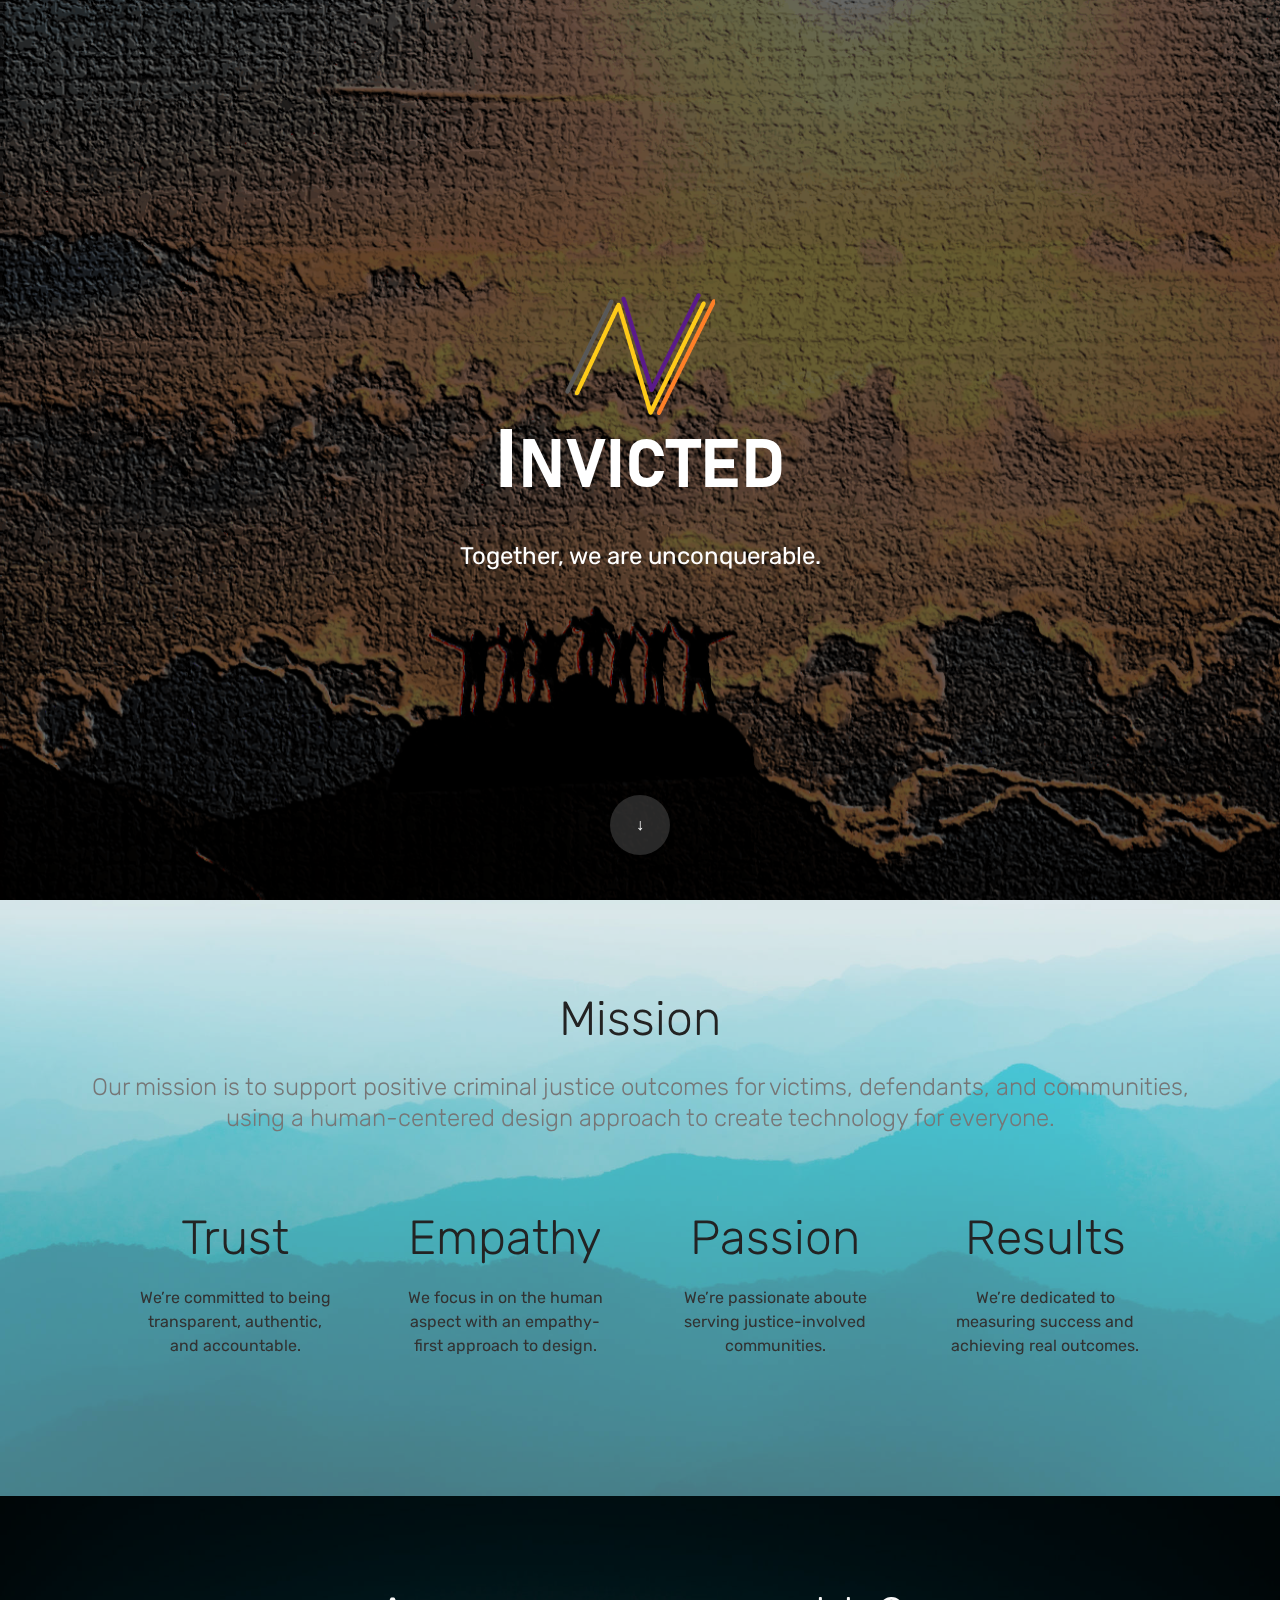
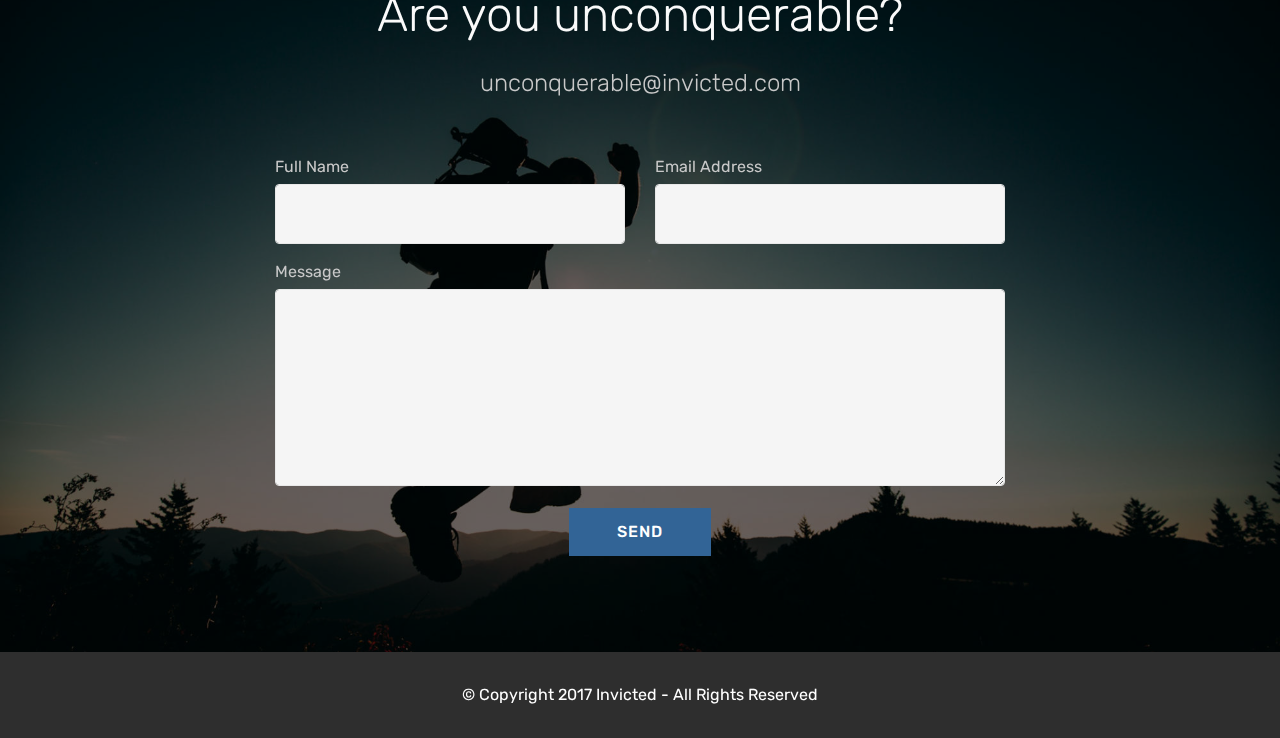
==== index.html @ e562463b "version 2 landing page" ====
<!DOCTYPE html>
<html >
<head>
  <meta charset="UTF-8">
  <meta http-equiv="X-UA-Compatible" content="IE=edge">
  <meta name="viewport" content="width=device-width, initial-scale=1, minimum-scale=1">
  <meta name="description" content="">
  <title>Home</title>
  <link rel="stylesheet" href="assets/tether/tether.min.css">
  <link rel="stylesheet" href="assets/bootstrap/css/bootstrap.min.css">
  <link rel="stylesheet" href="assets/bootstrap/css/bootstrap-grid.min.css">
  <link rel="stylesheet" href="assets/bootstrap/css/bootstrap-reboot.min.css">
  <link rel="stylesheet" href="assets/theme/css/style.css">
  <link rel="stylesheet" href="assets/mobirise/css/mbr-additional.css" type="text/css">
  
    <link rel="apple-touch-icon" sizes="180x180" href="apple-touch-icon.png">
    <link rel="icon" type="image/png" sizes="32x32" href="favicon-32x32.png">
    <link rel="icon" type="image/png" sizes="16x16" href="favicon-16x16.png">
    <link rel="manifest" href="site.webmanifest">
    <link rel="mask-icon" href="safari-pinned-tab.svg" color="#5bbad5">
    <meta name="msapplication-TileColor" content="#da532c">
    <meta name="theme-color" content="#ffffff">

  <style>
    @font-face {
      font-family: bahnschrift;
      src: url('assets/fonts/bahnschrift._semibold.ttf');
    }
  </style>
  
  
</head>
<body>
  <section class="cid-r3tllQJ0ZG mbr-fullscreen mbr-parallax-background" id="header2-3">

    <div class="mbr-overlay" style="opacity: 0.6; background-color: rgb(0, 0, 0);"></div>

    <div class="container align-center">
        <div class="row justify-content-md-center">
            <div class="mbr-white col-md-10">
                <img src="assets/images/logo.png" style="width: 150px;"/>
                <h1 class="mbr-section-title mbr-bold pb-3 mbr-fonts-style display-1" style="font-family: bahnschrift;">
                    <span style="font-size:120%;">I</span>NVICTED</h1>
                
                <p class="mbr-text pb-3 mbr-fonts-style display-5">
                    Together, we are unconquerable.</p>
                
            </div>
        </div>
    </div>
    <div class="mbr-arrow hidden-sm-down" aria-hidden="true">
<span style="display: inline-block; width: 60px; line-height: 60px; color: white; text-align: center;">&darr;</span>
        <!-- <a href="#next"> -->
        <!-- &darr; -->
            <!-- <i class="mbri-down mbr-iconfont">&darr;</i> -->
        <!-- </a> -->
    </div>
</section>

<section class="engine"><a href="https://mobiri.se/t">amp templates</a></section><section class="counters1 cid-r3tnekYBF2" id="counters1-5">

    

    <div class="mbr-overlay" style="opacity: 0.4; background-color: rgb(178, 204, 210);">
    </div>

    <div class="container">
        <h2 class="mbr-section-title pb-3 align-center mbr-fonts-style display-2">
            Mission</h2>
        <h3 class="mbr-section-subtitle mbr-fonts-style display-5">Our mission is to support positive criminal justice outcomes for victims, defendants, and communities, using a human-centered design approach to create technology for everyone.</h3>

        <div class="container pt-4 mt-2">
            <div class="media-container-row">
                <div class="card p-3 align-center col-12 col-md-6 col-lg-3">
                    <div class="panels-item p-3">
                        

                        <div class="card-text">
                            <h3 class="count pt-3 pb-3 mbr-fonts-style display-2">Trust</h3>
                            
                            <p class="mbr-content-text mbr-fonts-style display-7" style="color: rgb(50, 50, 50);">
                                We’re committed to being transparent, authentic, and accountable.
                            </p>
                        </div>
                    </div>
                </div>


                <div class="card p-3 align-center col-12 col-md-6 col-lg-3">
                    <div class="panels-item p-3">
                        
                        <div class="card-text">
                            <h3 class="count pt-3 pb-3 mbr-fonts-style display-2">Empathy</h3>
                            
                            <p class="mbr-content-text mbr-fonts-style display-7" style="color: rgb(50, 50, 50);">
                                    We focus in on the human aspect with an empathy-first approach to design.
                            </p>
                        </div>
                    </div>
                </div>

                <div class="card p-3 align-center col-12 col-md-6 col-lg-3">
                    <div class="panels-item p-3">
                        
                        <div class="card-text">
                            <h3 class="count pt-3 pb-3 mbr-fonts-style display-2">
                                  Passion</h3>
                            
                            <p class="mbr-content-text mbr-fonts-style display-7" style="color: rgb(50, 50, 50);">
                                    We’re passionate aboute serving justice-involved communities.
                            </p>
                        </div>
                    </div>
                </div>


                <div class="card p-3 align-center col-12 col-md-6 col-lg-3">
                    <div class="panels-item p-3">
                        

                        <div class="card-texts">
                             <h3 class="count pt-3 pb-3 mbr-fonts-style display-2">
                                  Results</h3>
                            
                            <p class="mbr-content-text mbr-fonts-style display-7" style="color: rgb(50, 50, 50);">
                                    We’re dedicated to measuring success and achieving real outcomes.
                            </p>
                        </div>
                    </div>
                </div>
            </div>
        </div>
   </div>
</section>

<section class="mbr-section form1 cid-r3tocEeOOl" id="form1-7">

    

    <div class="mbr-overlay" style="opacity: 0.6; background-color: rgb(0, 0, 0);">
    </div>
    <div class="container">
        <div class="row justify-content-center">
            <div class="title col-12 col-lg-8">
                <h2 class="mbr-section-title align-center pb-3 mbr-fonts-style display-2" style="color: rgb(250, 250, 250);">
                    Are you unconquerable?</h2>
                <h3 class="mbr-section-subtitle align-center mbr-light pb-3 mbr-fonts-style display-5" style="color: rgb(200, 200, 200);">
                    unconquerable@invicted.com</h3>
            </div>
        </div>
    </div>
    <div class="container">
        <div class="row justify-content-center">
            <div class="media-container-column col-lg-8" data-form-type="formoid">
                    
            
                    <form class="mbr-form" method="POST" action="https://formspree.io/unconquerable@invicted.com">
                        <div class="row row-sm-offset">
                            <div class="col-md-4 multi-horizontal" data-for="name">
                                <div class="form-group">
                                    <label class="form-control-label mbr-fonts-style display-7" for="name-form1-7" style="color: rgb(200, 200, 200);">Full Name</label>
                                    <input type="text" class="form-control" name="name" data-form-field="Name" required="" id="name-form1-7">
                                </div>
                            </div>
                            <div class="col-md-4 multi-horizontal" data-for="email">
                                <div class="form-group">
                                    <label class="form-control-label mbr-fonts-style display-7" for="email-form1-7" style="color: rgb(200, 200, 200);">Email Address</label>
                                    <input type="email" class="form-control" name="email" data-form-field="Email" required="" id="email-form1-7">
                                </div>
                            </div>
                            
                        </div>
                        <div class="form-group" data-for="message">
                            <label class="form-control-label mbr-fonts-style display-7" for="message-form1-7" style="color: rgb(200, 200, 200);">Message</label>
                            <textarea type="text" class="form-control" name="message" rows="7" data-form-field="Message" id="message-form1-7"></textarea>
                        </div>
            
                        <span class="input-group-btn"><button href="" type="submit" class="btn btn-primary btn-form display-4" style="border-radius: 0px !important; background-color: rgb(50, 100, 150) !important; border: none;">SEND</button></span>

                        <input type="hidden" name="_next" value="http://www.invicted.com" />

                    </form>
            </div>
        </div>
    </div>
</section>

<section once="" class="cid-r3to52YTNQ" id="footer6-6">

    

    

    <div class="container">
        <div class="media-container-row align-center mbr-white">
            <div class="col-12">
                <p class="mbr-text mb-0 mbr-fonts-style display-7">
                    © Copyright 2017 Invicted - All Rights Reserved
                </p>
            </div>
        </div>
    </div>
</section>


  <script src="assets/web/assets/jquery/jquery.min.js"></script>
  <script src="assets/popper/popper.min.js"></script>
  <script src="assets/tether/tether.min.js"></script>
  <script src="assets/bootstrap/js/bootstrap.min.js"></script>
  <script src="assets/smoothscroll/smooth-scroll.js"></script>
  <script src="assets/parallax/jarallax.min.js"></script>
  <script src="assets/viewportchecker/jquery.viewportchecker.js"></script>
  <script src="assets/theme/js/script.js"></script>
  
  
</body>
</html>
---- assets/theme/css/style.css ----
/*!
 * Mobirise v4 theme (https://mobirise.com/)
 * Copyright 2017 Mobirise
 */
section {
  background-color: #eeeeee; }

section,
.container,
.container-fluid {
  position: relative;
  word-wrap: break-word; }

a.mbr-iconfont:hover {
  text-decoration: none; }

.article .lead p, .article .lead ul, .article .lead ol, .article .lead pre, .article .lead blockquote {
  margin-bottom: 0; }

a {
  font-style: normal;
  font-weight: 400;
  cursor: pointer; }
  a, a:hover {
    text-decoration: none; }

figure {
  margin-bottom: 0; }

body {
  color: #232323; }

h1, h2, h3, h4, h5, h6,
.h1, .h2, .h3, .h4, .h5, .h6,
.display-1, .display-2, .display-3, .display-4 {
  line-height: 1;
  word-break: break-word;
  word-wrap: break-word; }

b, strong {
  font-weight: bold; }

blockquote {
  padding: 10px 0 10px 20px;
  position: relative;
  border-left: 2px solid;
  border-color: #ff3366; }

input:-webkit-autofill, input:-webkit-autofill:hover, input:-webkit-autofill:focus, input:-webkit-autofill:active {
  transition-delay: 9999s;
  transition-property: background-color, color; }

textarea[type="hidden"] {
  display: none; }

body {
  position: relative; }

section {
  background-position: 50% 50%;
  background-repeat: no-repeat;
  background-size: cover; }
  section .mbr-background-video,
  section .mbr-background-video-preview {
    position: absolute;
    bottom: 0;
    left: 0;
    right: 0;
    top: 0; }

.hidden {
  visibility: hidden; }

.mbr-z-index20 {
  z-index: 20; }

/*! Base colors */
.mbr-white {
  color: #ffffff; }

.mbr-black {
  color: #000000; }

.mbr-bg-white {
  background-color: #ffffff; }

.mbr-bg-black {
  background-color: #000000; }

/*! Text-aligns */
.align-left {
  text-align: left; }

.align-center {
  text-align: center; }

.align-right {
  text-align: right; }

@media (max-width: 767px) {
  .align-left, .align-center, .align-right, .mbr-section-btn, .mbr-section-title {
    text-align: center; } }
/*! Font-weight  */
.mbr-light {
  font-weight: 300; }

.mbr-regular {
  font-weight: 400; }

.mbr-semibold {
  font-weight: 500; }

.mbr-bold {
  font-weight: 700; }

/*! Media  */
.media-size-item {
  -webkit-flex: 1 1 auto;
  -moz-flex: 1 1 auto;
  -ms-flex: 1 1 auto;
  -o-flex: 1 1 auto;
  flex: 1 1 auto; }

.media-content {
  -webkit-flex-basis: 100%;
  flex-basis: 100%; }

.media-container-row {
  display: -ms-flexbox;
  display: -webkit-flex;
  display: flex;
  -webkit-flex-direction: row;
  -ms-flex-direction: row;
  flex-direction: row;
  -webkit-flex-wrap: wrap;
  -ms-flex-wrap: wrap;
  flex-wrap: wrap;
  -webkit-justify-content: center;
  -ms-flex-pack: center;
  justify-content: center;
  -webkit-align-content: center;
  -ms-flex-line-pack: center;
  align-content: center;
  -webkit-align-items: start;
  -ms-flex-align: start;
  align-items: start; }
  .media-container-row .media-size-item {
    width: 400px; }

.media-container-column {
  display: -ms-flexbox;
  display: -webkit-flex;
  display: flex;
  -webkit-flex-direction: column;
  -ms-flex-direction: column;
  flex-direction: column;
  -webkit-flex-wrap: wrap;
  -ms-flex-wrap: wrap;
  flex-wrap: wrap;
  -webkit-justify-content: center;
  -ms-flex-pack: center;
  justify-content: center;
  -webkit-align-content: center;
  -ms-flex-line-pack: center;
  align-content: center;
  -webkit-align-items: stretch;
  -ms-flex-align: stretch;
  align-items: stretch; }
  .media-container-column > * {
    width: 100%; }

@media (min-width: 992px) {
  .media-container-row {
    -webkit-flex-wrap: nowrap;
    -ms-flex-wrap: nowrap;
    flex-wrap: nowrap; } }
figure {
  overflow: hidden; }

figure[mbr-media-size] {
  transition: width 0.1s; }

.mbr-figure img, .mbr-figure iframe {
  display: block;
  width: 100%; }

.card {
  background-color: transparent;
  border: none; }

.card-img {
  text-align: center;
  flex-shrink: 0; }

.media {
  max-width: 100%;
  margin: 0 auto; }

.mbr-figure {
  -ms-flex-item-align: center;
  -ms-grid-row-align: center;
  -webkit-align-self: center;
  align-self: center; }

.media-container > div {
  max-width: 100%; }

.mbr-figure img, .card-img img {
  width: 100%; }

@media (max-width: 991px) {
  .media-size-item {
    width: auto !important; }

  .media {
    width: auto; }

  .mbr-figure {
    width: 100% !important; } }
/*! Buttons */
.mbr-section-btn {
  margin-left: -.25rem;
  margin-right: -.25rem;
  font-size: 0; }

nav .mbr-section-btn {
  margin-left: 0rem;
  margin-right: 0rem; }

/*! Btn icon margin */
.btn .mbr-iconfont, .btn.btn-sm .mbr-iconfont {
  cursor: pointer;
  margin-right: 0.5rem; }

.btn.btn-md .mbr-iconfont, .btn.btn-md .mbr-iconfont {
  margin-right: 0.8rem; }

.mbr-regular {
  font-weight: 400; }

.mbr-semibold {
  font-weight: 500; }

.mbr-bold {
  font-weight: 700; }

[type="submit"] {
  -webkit-appearance: none; }

/*! Full-screen */
.mbr-fullscreen .mbr-overlay {
  min-height: 100vh; }

.mbr-fullscreen {
  display: flex;
  display: -webkit-flex;
  display: -moz-flex;
  display: -ms-flex;
  display: -o-flex;
  align-items: center;
  -webkit-align-items: center;
  min-height: 100vh;
  padding-top: 3rem;
  padding-bottom: 3rem; }

/*! Map */
.map {
  height: 25rem;
  position: relative; }
  .map iframe {
    width: 100%;
    height: 100%; }

/* Form */
.form-asterisk {
  font-family: initial;
  position: absolute;
  top: -2px;
  font-weight: normal; }

/*! Scroll to top arrow */
.mbr-arrow-up {
  bottom: 25px;
  right: 90px;
  position: fixed;
  text-align: right;
  z-index: 5000;
  color: #ffffff;
  font-size: 32px;
  transform: rotate(180deg);
  -webkit-transform: rotate(180deg); }

.mbr-arrow-up a {
  background: rgba(0, 0, 0, 0.2);
  border-radius: 3px;
  color: #fff;
  display: inline-block;
  height: 60px;
  width: 60px;
  outline-style: none !important;
  position: relative;
  text-decoration: none;
  transition: all .3s ease-in-out;
  cursor: pointer;
  text-align: center; }
  .mbr-arrow-up a:hover {
    background-color: rgba(0, 0, 0, 0.4); }
  .mbr-arrow-up a i {
    line-height: 60px; }

.mbr-arrow-up-icon {
  display: block;
  color: #fff; }

.mbr-arrow-up-icon::before {
  content: "\203a";
  display: inline-block;
  font-family: serif;
  font-size: 32px;
  line-height: 1;
  font-style: normal;
  position: relative;
  top: 6px;
  left: -4px;
  -webkit-transform: rotate(-90deg);
  transform: rotate(-90deg); }

/*! Arrow Down */
.mbr-arrow {
  position: absolute;
  bottom: 45px;
  left: 50%;
  width: 60px;
  height: 60px;
  cursor: pointer;
  background-color: rgba(80, 80, 80, 0.5);
  border-radius: 50%;
  -webkit-transform: translateX(-50%);
  transform: translateX(-50%); }
  .mbr-arrow > a {
    display: inline-block;
    text-decoration: none;
    outline-style: none;
    -webkit-animation: arrowdown 1.7s ease-in-out infinite;
    animation: arrowdown 1.7s ease-in-out infinite; }
    .mbr-arrow > a > i {
      position: absolute;
      top: -2px;
      left: 15px;
      font-size: 2rem; }

@keyframes arrowdown {
  0% {
    transform: translateY(0px);
    -webkit-transform: translateY(0px); }
  50% {
    transform: translateY(-5px);
    -webkit-transform: translateY(-5px); }
  100% {
    transform: translateY(0px);
    -webkit-transform: translateY(0px); } }
@-webkit-keyframes arrowdown {
  0% {
    transform: translateY(0px);
    -webkit-transform: translateY(0px); }
  50% {
    transform: translateY(-5px);
    -webkit-transform: translateY(-5px); }
  100% {
    transform: translateY(0px);
    -webkit-transform: translateY(0px); } }
@media (max-width: 500px) {
  .mbr-arrow-up {
    left: 50%;
    right: auto;
    transform: translateX(-50%) rotate(180deg);
    -webkit-transform: translateX(-50%) rotate(180deg); } }
/*Gradients animation*/
@keyframes gradient-animation {
  from {
    background-position: 0% 100%;
    animation-timing-function: ease-in-out; }
  to {
    background-position: 100% 0%;
    animation-timing-function: ease-in-out; } }
@-webkit-keyframes gradient-animation {
  from {
    background-position: 0% 100%;
    animation-timing-function: ease-in-out; }
  to {
    background-position: 100% 0%;
    animation-timing-function: ease-in-out; } }
.bg-gradient {
  background-size: 200% 200%;
  animation: gradient-animation 5s infinite alternate;
  -webkit-animation: gradient-animation 5s infinite alternate; }

.menu .navbar-brand {
  display: -webkit-flex; }
  .menu .navbar-brand span {
    display: flex;
    display: -webkit-flex; }
  .menu .navbar-brand .navbar-caption-wrap {
    display: -webkit-flex; }
  .menu .navbar-brand .navbar-logo img {
    display: -webkit-flex; }
@media (min-width: 768px) and (max-width: 991px) {
  .menu .navbar-toggleable-sm .navbar-nav {
    display: -webkit-box;
    display: -webkit-flex;
    display: -ms-flexbox; } }
@media (min-width: 992px) {
  .menu .navbar-nav.nav-dropdown {
    display: -webkit-flex; }
  .menu .navbar-toggleable-sm .navbar-collapse {
    display: -webkit-flex !important; } }

/*# sourceMappingURL=style.css.map */
.engine {
	position: absolute;
	text-indent: -2400px;
	text-align: center;
	padding: 0;
	top: 0;
	left: -2400px;
}
---- assets/mobirise/css/mbr-additional.css ----
@import url(https://fonts.googleapis.com/css?family=Rubik:300,300i,400,400i,500,500i,700,700i,900,900i);





body {
  font-style: normal;
  line-height: 1.5;
}
.mbr-section-title {
  font-style: normal;
  line-height: 1.2;
}
.mbr-section-subtitle {
  line-height: 1.3;
}
.mbr-text {
  font-style: normal;
  line-height: 1.6;
}
.display-1 {
  font-family: 'Rubik', sans-serif;
  font-size: 4.25rem;
}
.display-1 > .mbr-iconfont {
  font-size: 6.8rem;
}
.display-2 {
  font-family: 'Rubik', sans-serif;
  font-size: 3rem;
}
.display-2 > .mbr-iconfont {
  font-size: 4.8rem;
}
.display-4 {
  font-family: 'Rubik', sans-serif;
  font-size: 1rem;
}
.display-4 > .mbr-iconfont {
  font-size: 1.6rem;
}
.display-5 {
  font-family: 'Rubik', sans-serif;
  font-size: 1.5rem;
}
.display-5 > .mbr-iconfont {
  font-size: 2.4rem;
}
.display-7 {
  font-family: 'Rubik', sans-serif;
  font-size: 1rem;
}
.display-7 > .mbr-iconfont {
  font-size: 1.6rem;
}
/* ---- Fluid typography for mobile devices ---- */
/* 1.4 - font scale ratio ( bootstrap == 1.42857 ) */
/* 100vw - current viewport width */
/* (48 - 20)  48 == 48rem == 768px, 20 == 20rem == 320px(minimal supported viewport) */
/* 0.65 - min scale variable, may vary */
@media (max-width: 768px) {
  .display-1 {
    font-size: 3.4rem;
    font-size: calc( 2.1374999999999997rem + (4.25 - 2.1374999999999997) * ((100vw - 20rem) / (48 - 20)));
    line-height: calc( 1.4 * (2.1374999999999997rem + (4.25 - 2.1374999999999997) * ((100vw - 20rem) / (48 - 20))));
  }
  .display-2 {
    font-size: 2.4rem;
    font-size: calc( 1.7rem + (3 - 1.7) * ((100vw - 20rem) / (48 - 20)));
    line-height: calc( 1.4 * (1.7rem + (3 - 1.7) * ((100vw - 20rem) / (48 - 20))));
  }
  .display-4 {
    font-size: 0.8rem;
    font-size: calc( 1rem + (1 - 1) * ((100vw - 20rem) / (48 - 20)));
    line-height: calc( 1.4 * (1rem + (1 - 1) * ((100vw - 20rem) / (48 - 20))));
  }
  .display-5 {
    font-size: 1.2rem;
    font-size: calc( 1.175rem + (1.5 - 1.175) * ((100vw - 20rem) / (48 - 20)));
    line-height: calc( 1.4 * (1.175rem + (1.5 - 1.175) * ((100vw - 20rem) / (48 - 20))));
  }
}
/* Buttons */
.btn {
  font-weight: 500;
  border-width: 2px;
  font-style: normal;
  letter-spacing: 1px;
  margin: .4rem .8rem;
  white-space: normal;
  -webkit-transition: all 0.3s ease-in-out;
  -moz-transition: all 0.3s ease-in-out;
  transition: all 0.3s ease-in-out;
  padding: 1rem 3rem;
  border-radius: 3px;
  display: inline-flex;
  align-items: center;
  justify-content: center;
  word-break: break-word;
}
.btn-sm {
  font-weight: 500;
  letter-spacing: 1px;
  -webkit-transition: all 0.3s ease-in-out;
  -moz-transition: all 0.3s ease-in-out;
  transition: all 0.3s ease-in-out;
  padding: 0.6rem 1.5rem;
  border-radius: 3px;
}
.btn-md {
  font-weight: 500;
  letter-spacing: 1px;
  margin: .4rem .8rem !important;
  -webkit-transition: all 0.3s ease-in-out;
  -moz-transition: all 0.3s ease-in-out;
  transition: all 0.3s ease-in-out;
  padding: 1rem 3rem;
  border-radius: 3px;
}
.btn-lg {
  font-weight: 500;
  letter-spacing: 1px;
  margin: .4rem .8rem !important;
  -webkit-transition: all 0.3s ease-in-out;
  -moz-transition: all 0.3s ease-in-out;
  transition: all 0.3s ease-in-out;
  padding: 1.2rem 3.2rem;
  border-radius: 3px;
}
.bg-primary {
  background-color: #149dcc !important;
}
.bg-success {
  background-color: #f7ed4a !important;
}
.bg-info {
  background-color: #82786e !important;
}
.bg-warning {
  background-color: #879a9f !important;
}
.bg-danger {
  background-color: #b1a374 !important;
}
.btn-primary,
.btn-primary:active {
  background-color: #149dcc !important;
  border-color: #149dcc !important;
  color: #ffffff !important;
}
.btn-primary:hover,
.btn-primary:focus,
.btn-primary.focus,
.btn-primary.active {
  color: #ffffff !important;
  background-color: #0d6786 !important;
  border-color: #0d6786 !important;
}
.btn-primary.disabled,
.btn-primary:disabled {
  color: #ffffff !important;
  background-color: #0d6786 !important;
  border-color: #0d6786 !important;
}
.btn-secondary,
.btn-secondary:active {
  background-color: #ff3366 !important;
  border-color: #ff3366 !important;
  color: #ffffff !important;
}
.btn-secondary:hover,
.btn-secondary:focus,
.btn-secondary.focus,
.btn-secondary.active {
  color: #ffffff !important;
  background-color: #e50039 !important;
  border-color: #e50039 !important;
}
.btn-secondary.disabled,
.btn-secondary:disabled {
  color: #ffffff !important;
  background-color: #e50039 !important;
  border-color: #e50039 !important;
}
.btn-info,
.btn-info:active {
  background-color: #82786e !important;
  border-color: #82786e !important;
  color: #ffffff !important;
}
.btn-info:hover,
.btn-info:focus,
.btn-info.focus,
.btn-info.active {
  color: #ffffff !important;
  background-color: #59524b !important;
  border-color: #59524b !important;
}
.btn-info.disabled,
.btn-info:disabled {
  color: #ffffff !important;
  background-color: #59524b !important;
  border-color: #59524b !important;
}
.btn-success,
.btn-success:active {
  background-color: #f7ed4a !important;
  border-color: #f7ed4a !important;
  color: #3f3c03 !important;
}
.btn-success:hover,
.btn-success:focus,
.btn-success.focus,
.btn-success.active {
  color: #3f3c03 !important;
  background-color: #eadd0a !important;
  border-color: #eadd0a !important;
}
.btn-success.disabled,
.btn-success:disabled {
  color: #3f3c03 !important;
  background-color: #eadd0a !important;
  border-color: #eadd0a !important;
}
.btn-warning,
.btn-warning:active {
  background-color: #879a9f !important;
  border-color: #879a9f !important;
  color: #ffffff !important;
}
.btn-warning:hover,
.btn-warning:focus,
.btn-warning.focus,
.btn-warning.active {
  color: #ffffff !important;
  background-color: #617479 !important;
  border-color: #617479 !important;
}
.btn-warning.disabled,
.btn-warning:disabled {
  color: #ffffff !important;
  background-color: #617479 !important;
  border-color: #617479 !important;
}
.btn-danger,
.btn-danger:active {
  background-color: #b1a374 !important;
  border-color: #b1a374 !important;
  color: #ffffff !important;
}
.btn-danger:hover,
.btn-danger:focus,
.btn-danger.focus,
.btn-danger.active {
  color: #ffffff !important;
  background-color: #8b7d4e !important;
  border-color: #8b7d4e !important;
}
.btn-danger.disabled,
.btn-danger:disabled {
  color: #ffffff !important;
  background-color: #8b7d4e !important;
  border-color: #8b7d4e !important;
}
.btn-white {
  color: #333333 !important;
}
.btn-white,
.btn-white:active {
  background-color: #ffffff !important;
  border-color: #ffffff !important;
  color: #808080 !important;
}
.btn-white:hover,
.btn-white:focus,
.btn-white.focus,
.btn-white.active {
  color: #808080 !important;
  background-color: #d9d9d9 !important;
  border-color: #d9d9d9 !important;
}
.btn-white.disabled,
.btn-white:disabled {
  color: #808080 !important;
  background-color: #d9d9d9 !important;
  border-color: #d9d9d9 !important;
}
.btn-black,
.btn-black:active {
  background-color: #333333 !important;
  border-color: #333333 !important;
  color: #ffffff !important;
}
.btn-black:hover,
.btn-black:focus,
.btn-black.focus,
.btn-black.active {
  color: #ffffff !important;
  background-color: #0d0d0d !important;
  border-color: #0d0d0d !important;
}
.btn-black.disabled,
.btn-black:disabled {
  color: #ffffff !important;
  background-color: #0d0d0d !important;
  border-color: #0d0d0d !important;
}
.btn-primary-outline,
.btn-primary-outline:active {
  background: none;
  border-color: #0b566f;
  color: #0b566f;
}
.btn-primary-outline:hover,
.btn-primary-outline:focus,
.btn-primary-outline.focus,
.btn-primary-outline.active {
  color: #ffffff;
  background-color: #149dcc;
  border-color: #149dcc;
}
.btn-primary-outline.disabled,
.btn-primary-outline:disabled {
  color: #ffffff !important;
  background-color: #149dcc !important;
  border-color: #149dcc !important;
}
.btn-secondary-outline,
.btn-secondary-outline:active {
  background: none;
  border-color: #cc0033;
  color: #cc0033;
}
.btn-secondary-outline:hover,
.btn-secondary-outline:focus,
.btn-secondary-outline.focus,
.btn-secondary-outline.active {
  color: #ffffff;
  background-color: #ff3366;
  border-color: #ff3366;
}
.btn-secondary-outline.disabled,
.btn-secondary-outline:disabled {
  color: #ffffff !important;
  background-color: #ff3366 !important;
  border-color: #ff3366 !important;
}
.btn-info-outline,
.btn-info-outline:active {
  background: none;
  border-color: #4b453f;
  color: #4b453f;
}
.btn-info-outline:hover,
.btn-info-outline:focus,
.btn-info-outline.focus,
.btn-info-outline.active {
  color: #ffffff;
  background-color: #82786e;
  border-color: #82786e;
}
.btn-info-outline.disabled,
.btn-info-outline:disabled {
  color: #ffffff !important;
  background-color: #82786e !important;
  border-color: #82786e !important;
}
.btn-success-outline,
.btn-success-outline:active {
  background: none;
  border-color: #d2c609;
  color: #d2c609;
}
.btn-success-outline:hover,
.btn-success-outline:focus,
.btn-success-outline.focus,
.btn-success-outline.active {
  color: #3f3c03;
  background-color: #f7ed4a;
  border-color: #f7ed4a;
}
.btn-success-outline.disabled,
.btn-success-outline:disabled {
  color: #3f3c03 !important;
  background-color: #f7ed4a !important;
  border-color: #f7ed4a !important;
}
.btn-warning-outline,
.btn-warning-outline:active {
  background: none;
  border-color: #55666b;
  color: #55666b;
}
.btn-warning-outline:hover,
.btn-warning-outline:focus,
.btn-warning-outline.focus,
.btn-warning-outline.active {
  color: #ffffff;
  background-color: #879a9f;
  border-color: #879a9f;
}
.btn-warning-outline.disabled,
.btn-warning-outline:disabled {
  color: #ffffff !important;
  background-color: #879a9f !important;
  border-color: #879a9f !important;
}
.btn-danger-outline,
.btn-danger-outline:active {
  background: none;
  border-color: #7a6e45;
  color: #7a6e45;
}
.btn-danger-outline:hover,
.btn-danger-outline:focus,
.btn-danger-outline.focus,
.btn-danger-outline.active {
  color: #ffffff;
  background-color: #b1a374;
  border-color: #b1a374;
}
.btn-danger-outline.disabled,
.btn-danger-outline:disabled {
  color: #ffffff !important;
  background-color: #b1a374 !important;
  border-color: #b1a374 !important;
}
.btn-black-outline,
.btn-black-outline:active {
  background: none;
  border-color: #000000;
  color: #000000;
}
.btn-black-outline:hover,
.btn-black-outline:focus,
.btn-black-outline.focus,
.btn-black-outline.active {
  color: #ffffff;
  background-color: #333333;
  border-color: #333333;
}
.btn-black-outline.disabled,
.btn-black-outline:disabled {
  color: #ffffff !important;
  background-color: #333333 !important;
  border-color: #333333 !important;
}
.btn-white-outline,
.btn-white-outline:active,
.btn-white-outline.active {
  background: none;
  border-color: #ffffff;
  color: #ffffff;
}
.btn-white-outline:hover,
.btn-white-outline:focus,
.btn-white-outline.focus {
  color: #333333;
  background-color: #ffffff;
  border-color: #ffffff;
}
.text-primary {
  color: #149dcc !important;
}
.text-secondary {
  color: #ff3366 !important;
}
.text-success {
  color: #f7ed4a !important;
}
.text-info {
  color: #82786e !important;
}
.text-warning {
  color: #879a9f !important;
}
.text-danger {
  color: #b1a374 !important;
}
.text-white {
  color: #ffffff !important;
}
.text-black {
  color: #000000 !important;
}
a.text-primary:hover,
a.text-primary:focus {
  color: #0b566f !important;
}
a.text-secondary:hover,
a.text-secondary:focus {
  color: #cc0033 !important;
}
a.text-success:hover,
a.text-success:focus {
  color: #d2c609 !important;
}
a.text-info:hover,
a.text-info:focus {
  color: #4b453f !important;
}
a.text-warning:hover,
a.text-warning:focus {
  color: #55666b !important;
}
a.text-danger:hover,
a.text-danger:focus {
  color: #7a6e45 !important;
}
a.text-white:hover,
a.text-white:focus {
  color: #b3b3b3 !important;
}
a.text-black:hover,
a.text-black:focus {
  color: #4d4d4d !important;
}
.alert-success {
  background-color: #70c770;
}
.alert-info {
  background-color: #82786e;
}
.alert-warning {
  background-color: #879a9f;
}
.alert-danger {
  background-color: #b1a374;
}
.mbr-section-btn a.btn:not(.btn-form) {
  border-radius: 100px;
}
.mbr-section-btn a.btn:not(.btn-form):hover,
.mbr-section-btn a.btn:not(.btn-form):focus {
  box-shadow: none !important;
}
.mbr-section-btn a.btn:not(.btn-form):hover,
.mbr-section-btn a.btn:not(.btn-form):focus {
  box-shadow: 0 10px 40px 0 rgba(0, 0, 0, 0.2) !important;
  -webkit-box-shadow: 0 10px 40px 0 rgba(0, 0, 0, 0.2) !important;
}
.mbr-gallery-filter li a {
  border-radius: 100px !important;
}
.mbr-gallery-filter li.active .btn {
  background-color: #149dcc;
  border-color: #149dcc;
  color: #ffffff;
}
.mbr-gallery-filter li.active .btn:focus {
  box-shadow: none;
}
.nav-tabs .nav-link {
  border-radius: 100px !important;
}
.btn-form {
  border-radius: 0;
}
.btn-form:hover {
  cursor: pointer;
}
a,
a:hover {
  color: #149dcc;
}
.mbr-plan-header.bg-primary .mbr-plan-subtitle,
.mbr-plan-header.bg-primary .mbr-plan-price-desc {
  color: #b4e6f8;
}
.mbr-plan-header.bg-success .mbr-plan-subtitle,
.mbr-plan-header.bg-success .mbr-plan-price-desc {
  color: #ffffff;
}
.mbr-plan-header.bg-info .mbr-plan-subtitle,
.mbr-plan-header.bg-info .mbr-plan-price-desc {
  color: #beb8b2;
}
.mbr-plan-header.bg-warning .mbr-plan-subtitle,
.mbr-plan-header.bg-warning .mbr-plan-price-desc {
  color: #ced6d8;
}
.mbr-plan-header.bg-danger .mbr-plan-subtitle,
.mbr-plan-header.bg-danger .mbr-plan-price-desc {
  color: #dfd9c6;
}
/* Scroll to top button*/
.scrollToTop_wraper {
  display: none;
}
#scrollToTop a i:before {
  content: '';
  position: absolute;
  height: 40%;
  top: 25%;
  background: #fff;
  width: 2px;
  left: calc(50% - 1px);
}
#scrollToTop a i:after {
  content: '';
  position: absolute;
  display: block;
  border-top: 2px solid #fff;
  border-right: 2px solid #fff;
  width: 40%;
  height: 40%;
  left: 30%;
  bottom: 30%;
  transform: rotate(135deg);
}
/* Others*/
.note-check a[data-value=Rubik] {
  font-style: normal;
}
.mbr-arrow a {
  color: #ffffff;
}
@media (max-width: 767px) {
  .mbr-arrow {
    display: none;
  }
}
.form-control-label {
  position: relative;
  cursor: pointer;
  margin-bottom: .357em;
  padding: 0;
}
.alert {
  color: #ffffff;
  border-radius: 0;
  border: 0;
  font-size: .875rem;
  line-height: 1.5;
  margin-bottom: 1.875rem;
  padding: 1.25rem;
  position: relative;
}
.alert.alert-form::after {
  background-color: inherit;
  bottom: -7px;
  content: "";
  display: block;
  height: 14px;
  left: 50%;
  margin-left: -7px;
  position: absolute;
  transform: rotate(45deg);
  width: 14px;
}
.form-control {
  background-color: #f5f5f5;
  box-shadow: none;
  color: #565656;
  font-family: 'Rubik', sans-serif;
  font-size: 1rem;
  line-height: 1.43;
  min-height: 3.5em;
  padding: 1.07em .5em;
}
.form-control > .mbr-iconfont {
  font-size: 1.6rem;
}
.form-control,
.form-control:focus {
  border: 1px solid #e8e8e8;
}
.form-active .form-control:invalid {
  border-color: red;
}
.mbr-overlay {
  background-color: #000;
  bottom: 0;
  left: 0;
  opacity: .5;
  position: absolute;
  right: 0;
  top: 0;
  z-index: 0;
}
blockquote {
  font-style: italic;
  padding: 10px 0 10px 20px;
  font-size: 1.09rem;
  position: relative;
  border-color: #149dcc;
  border-width: 3px;
}
ul,
ol,
pre,
blockquote {
  margin-bottom: 2.3125rem;
}
pre {
  background: #f4f4f4;
  padding: 10px 24px;
  white-space: pre-wrap;
}
.inactive {
  -webkit-user-select: none;
  -moz-user-select: none;
  -ms-user-select: none;
  user-select: none;
  pointer-events: none;
  -webkit-user-drag: none;
  user-drag: none;
}
.mbr-section__comments .row {
  justify-content: center;
}
/* Forms */
.mbr-form .btn {
  margin: .4rem 0;
}
.mbr-form .input-group-btn a.btn {
  border-radius: 100px !important;
}
.mbr-form .input-group-btn a.btn:hover {
  box-shadow: 0 10px 40px 0 rgba(0, 0, 0, 0.2);
}
.mbr-form .input-group-btn button[type="submit"] {
  border-radius: 100px !important;
  padding: 1rem 3rem;
}
.mbr-form .input-group-btn button[type="submit"]:hover {
  box-shadow: 0 10px 40px 0 rgba(0, 0, 0, 0.2);
}
.form2 .form-control {
  border-top-left-radius: 100px;
  border-bottom-left-radius: 100px;
}
.form2 .input-group-btn a.btn {
  border-top-left-radius: 0 !important;
  border-bottom-left-radius: 0 !important;
}
.form2 .input-group-btn button[type="submit"] {
  border-top-left-radius: 0 !important;
  border-bottom-left-radius: 0 !important;
}
.form3 input[type="email"] {
  border-radius: 100px !important;
}
@media (max-width: 349px) {
  .form2 input[type="email"] {
    border-radius: 100px !important;
  }
  .form2 .input-group-btn a.btn {
    border-radius: 100px !important;
  }
  .form2 .input-group-btn button[type="submit"] {
    border-radius: 100px !important;
  }
}
@media (max-width: 767px) {
  .btn {
    font-size: .75rem !important;
  }
  .btn .mbr-iconfont {
    font-size: 1rem !important;
  }
}
/* Social block */
.btn-social {
  font-size: 20px;
  border-radius: 50%;
  padding: 0;
  width: 44px;
  height: 44px;
  line-height: 44px;
  text-align: center;
  position: relative;
  border: 2px solid #c0a375;
  border-color: #149dcc;
  color: #232323;
  cursor: pointer;
}
.btn-social i {
  top: 0;
  line-height: 44px;
  width: 44px;
}
.btn-social:hover {
  color: #fff;
  background: #149dcc;
}
.btn-social + .btn {
  margin-left: .1rem;
}
/* Footer */
.mbr-footer-content li::before,
.mbr-footer .mbr-contacts li::before {
  background: #149dcc;
}
.mbr-footer-content li a:hover,
.mbr-footer .mbr-contacts li a:hover {
  color: #149dcc;
}
.footer3 input[type="email"],
.footer4 input[type="email"] {
  border-radius: 100px !important;
}
.footer3 .input-group-btn a.btn,
.footer4 .input-group-btn a.btn {
  border-radius: 100px !important;
}
.footer3 .input-group-btn button[type="submit"],
.footer4 .input-group-btn button[type="submit"] {
  border-radius: 100px !important;
}
/* Headers*/
.header13 .form-inline input[type="email"],
.header14 .form-inline input[type="email"] {
  border-radius: 100px;
}
.header13 .form-inline input[type="text"],
.header14 .form-inline input[type="text"] {
  border-radius: 100px;
}
.header13 .form-inline input[type="tel"],
.header14 .form-inline input[type="tel"] {
  border-radius: 100px;
}
.header13 .form-inline a.btn,
.header14 .form-inline a.btn {
  border-radius: 100px;
}
.header13 .form-inline button,
.header14 .form-inline button {
  border-radius: 100px !important;
}
.offset-1 {
  margin-left: 8.33333%;
}
.offset-2 {
  margin-left: 16.66667%;
}
.offset-3 {
  margin-left: 25%;
}
.offset-4 {
  margin-left: 33.33333%;
}
.offset-5 {
  margin-left: 41.66667%;
}
.offset-6 {
  margin-left: 50%;
}
.offset-7 {
  margin-left: 58.33333%;
}
.offset-8 {
  margin-left: 66.66667%;
}
.offset-9 {
  margin-left: 75%;
}
.offset-10 {
  margin-left: 83.33333%;
}
.offset-11 {
  margin-left: 91.66667%;
}
@media (min-width: 576px) {
  .offset-sm-0 {
    margin-left: 0%;
  }
  .offset-sm-1 {
    margin-left: 8.33333%;
  }
  .offset-sm-2 {
    margin-left: 16.66667%;
  }
  .offset-sm-3 {
    margin-left: 25%;
  }
  .offset-sm-4 {
    margin-left: 33.33333%;
  }
  .offset-sm-5 {
    margin-left: 41.66667%;
  }
  .offset-sm-6 {
    margin-left: 50%;
  }
  .offset-sm-7 {
    margin-left: 58.33333%;
  }
  .offset-sm-8 {
    margin-left: 66.66667%;
  }
  .offset-sm-9 {
    margin-left: 75%;
  }
  .offset-sm-10 {
    margin-left: 83.33333%;
  }
  .offset-sm-11 {
    margin-left: 91.66667%;
  }
}
@media (min-width: 768px) {
  .offset-md-0 {
    margin-left: 0%;
  }
  .offset-md-1 {
    margin-left: 8.33333%;
  }
  .offset-md-2 {
    margin-left: 16.66667%;
  }
  .offset-md-3 {
    margin-left: 25%;
  }
  .offset-md-4 {
    margin-left: 33.33333%;
  }
  .offset-md-5 {
    margin-left: 41.66667%;
  }
  .offset-md-6 {
    margin-left: 50%;
  }
  .offset-md-7 {
    margin-left: 58.33333%;
  }
  .offset-md-8 {
    margin-left: 66.66667%;
  }
  .offset-md-9 {
    margin-left: 75%;
  }
  .offset-md-10 {
    margin-left: 83.33333%;
  }
  .offset-md-11 {
    margin-left: 91.66667%;
  }
}
@media (min-width: 992px) {
  .offset-lg-0 {
    margin-left: 0%;
  }
  .offset-lg-1 {
    margin-left: 8.33333%;
  }
  .offset-lg-2 {
    margin-left: 16.66667%;
  }
  .offset-lg-3 {
    margin-left: 25%;
  }
  .offset-lg-4 {
    margin-left: 33.33333%;
  }
  .offset-lg-5 {
    margin-left: 41.66667%;
  }
  .offset-lg-6 {
    margin-left: 50%;
  }
  .offset-lg-7 {
    margin-left: 58.33333%;
  }
  .offset-lg-8 {
    margin-left: 66.66667%;
  }
  .offset-lg-9 {
    margin-left: 75%;
  }
  .offset-lg-10 {
    margin-left: 83.33333%;
  }
  .offset-lg-11 {
    margin-left: 91.66667%;
  }
}
@media (min-width: 1200px) {
  .offset-xl-0 {
    margin-left: 0%;
  }
  .offset-xl-1 {
    margin-left: 8.33333%;
  }
  .offset-xl-2 {
    margin-left: 16.66667%;
  }
  .offset-xl-3 {
    margin-left: 25%;
  }
  .offset-xl-4 {
    margin-left: 33.33333%;
  }
  .offset-xl-5 {
    margin-left: 41.66667%;
  }
  .offset-xl-6 {
    margin-left: 50%;
  }
  .offset-xl-7 {
    margin-left: 58.33333%;
  }
  .offset-xl-8 {
    margin-left: 66.66667%;
  }
  .offset-xl-9 {
    margin-left: 75%;
  }
  .offset-xl-10 {
    margin-left: 83.33333%;
  }
  .offset-xl-11 {
    margin-left: 91.66667%;
  }
}
.navbar-toggler {
  -webkit-align-self: flex-start;
  -ms-flex-item-align: start;
  align-self: flex-start;
  padding: 0.25rem 0.75rem;
  font-size: 1.25rem;
  line-height: 1;
  background: transparent;
  border: 1px solid transparent;
  -webkit-border-radius: 0.25rem;
  border-radius: 0.25rem;
}
.navbar-toggler:focus,
.navbar-toggler:hover {
  text-decoration: none;
}
.navbar-toggler-icon {
  display: inline-block;
  width: 1.5em;
  height: 1.5em;
  vertical-align: middle;
  content: "";
  background: no-repeat center center;
  -webkit-background-size: 100% 100%;
  -o-background-size: 100% 100%;
  background-size: 100% 100%;
}
.navbar-toggler-left {
  position: absolute;
  left: 1rem;
}
.navbar-toggler-right {
  position: absolute;
  right: 1rem;
}
@media (max-width: 575px) {
  .navbar-toggleable .navbar-nav .dropdown-menu {
    position: static;
    float: none;
  }
  .navbar-toggleable > .container {
    padding-right: 0;
    padding-left: 0;
  }
}
@media (min-width: 576px) {
  .navbar-toggleable {
    -webkit-box-orient: horizontal;
    -webkit-box-direction: normal;
    -webkit-flex-direction: row;
    -ms-flex-direction: row;
    flex-direction: row;
    -webkit-flex-wrap: nowrap;
    -ms-flex-wrap: nowrap;
    flex-wrap: nowrap;
    -webkit-box-align: center;
    -webkit-align-items: center;
    -ms-flex-align: center;
    align-items: center;
  }
  .navbar-toggleable .navbar-nav {
    -webkit-box-orient: horizontal;
    -webkit-box-direction: normal;
    -webkit-flex-direction: row;
    -ms-flex-direction: row;
    flex-direction: row;
  }
  .navbar-toggleable .navbar-nav .nav-link {
    padding-right: .5rem;
    padding-left: .5rem;
  }
  .navbar-toggleable > .container {
    display: -webkit-box;
    display: -webkit-flex;
    display: -ms-flexbox;
    display: flex;
    -webkit-flex-wrap: nowrap;
    -ms-flex-wrap: nowrap;
    flex-wrap: nowrap;
    -webkit-box-align: center;
    -webkit-align-items: center;
    -ms-flex-align: center;
    align-items: center;
  }
  .navbar-toggleable .navbar-collapse {
    display: -webkit-box !important;
    display: -webkit-flex !important;
    display: -ms-flexbox !important;
    display: flex !important;
    width: 100%;
  }
  .navbar-toggleable .navbar-toggler {
    display: none;
  }
}
@media (max-width: 767px) {
  .navbar-toggleable-sm .navbar-nav .dropdown-menu {
    position: static;
    float: none;
  }
  .navbar-toggleable-sm > .container {
    padding-right: 0;
    padding-left: 0;
  }
}
@media (min-width: 768px) {
  .navbar-toggleable-sm {
    -webkit-box-orient: horizontal;
    -webkit-box-direction: normal;
    -webkit-flex-direction: row;
    -ms-flex-direction: row;
    flex-direction: row;
    -webkit-flex-wrap: nowrap;
    -ms-flex-wrap: nowrap;
    flex-wrap: nowrap;
    -webkit-box-align: center;
    -webkit-align-items: center;
    -ms-flex-align: center;
    align-items: center;
  }
  .navbar-toggleable-sm .navbar-nav {
    -webkit-box-orient: horizontal;
    -webkit-box-direction: normal;
    -webkit-flex-direction: row;
    -ms-flex-direction: row;
    flex-direction: row;
  }
  .navbar-toggleable-sm .navbar-nav .nav-link {
    padding-right: .5rem;
    padding-left: .5rem;
  }
  .navbar-toggleable-sm > .container {
    display: -webkit-box;
    display: -webkit-flex;
    display: -ms-flexbox;
    display: flex;
    -webkit-flex-wrap: nowrap;
    -ms-flex-wrap: nowrap;
    flex-wrap: nowrap;
    -webkit-box-align: center;
    -webkit-align-items: center;
    -ms-flex-align: center;
    align-items: center;
  }
  .navbar-toggleable-sm .navbar-collapse {
    display: -webkit-box !important;
    display: -webkit-flex !important;
    display: -ms-flexbox !important;
    display: flex !important;
    width: 100%;
  }
  .navbar-toggleable-sm .navbar-toggler {
    display: none;
  }
}
@media (max-width: 991px) {
  .navbar-toggleable-md .navbar-nav .dropdown-menu {
    position: static;
    float: none;
  }
  .navbar-toggleable-md > .container {
    padding-right: 0;
    padding-left: 0;
  }
}
@media (min-width: 992px) {
  .navbar-toggleable-md {
    -webkit-box-orient: horizontal;
    -webkit-box-direction: normal;
    -webkit-flex-direction: row;
    -ms-flex-direction: row;
    flex-direction: row;
    -webkit-flex-wrap: nowrap;
    -ms-flex-wrap: nowrap;
    flex-wrap: nowrap;
    -webkit-box-align: center;
    -webkit-align-items: center;
    -ms-flex-align: center;
    align-items: center;
  }
  .navbar-toggleable-md .navbar-nav {
    -webkit-box-orient: horizontal;
    -webkit-box-direction: normal;
    -webkit-flex-direction: row;
    -ms-flex-direction: row;
    flex-direction: row;
  }
  .navbar-toggleable-md .navbar-nav .nav-link {
    padding-right: .5rem;
    padding-left: .5rem;
  }
  .navbar-toggleable-md > .container {
    display: -webkit-box;
    display: -webkit-flex;
    display: -ms-flexbox;
    display: flex;
    -webkit-flex-wrap: nowrap;
    -ms-flex-wrap: nowrap;
    flex-wrap: nowrap;
    -webkit-box-align: center;
    -webkit-align-items: center;
    -ms-flex-align: center;
    align-items: center;
  }
  .navbar-toggleable-md .navbar-collapse {
    display: -webkit-box !important;
    display: -webkit-flex !important;
    display: -ms-flexbox !important;
    display: flex !important;
    width: 100%;
  }
  .navbar-toggleable-md .navbar-toggler {
    display: none;
  }
}
@media (max-width: 1199px) {
  .navbar-toggleable-lg .navbar-nav .dropdown-menu {
    position: static;
    float: none;
  }
  .navbar-toggleable-lg > .container {
    padding-right: 0;
    padding-left: 0;
  }
}
@media (min-width: 1200px) {
  .navbar-toggleable-lg {
    -webkit-box-orient: horizontal;
    -webkit-box-direction: normal;
    -webkit-flex-direction: row;
    -ms-flex-direction: row;
    flex-direction: row;
    -webkit-flex-wrap: nowrap;
    -ms-flex-wrap: nowrap;
    flex-wrap: nowrap;
    -webkit-box-align: center;
    -webkit-align-items: center;
    -ms-flex-align: center;
    align-items: center;
  }
  .navbar-toggleable-lg .navbar-nav {
    -webkit-box-orient: horizontal;
    -webkit-box-direction: normal;
    -webkit-flex-direction: row;
    -ms-flex-direction: row;
    flex-direction: row;
  }
  .navbar-toggleable-lg .navbar-nav .nav-link {
    padding-right: .5rem;
    padding-left: .5rem;
  }
  .navbar-toggleable-lg > .container {
    display: -webkit-box;
    display: -webkit-flex;
    display: -ms-flexbox;
    display: flex;
    -webkit-flex-wrap: nowrap;
    -ms-flex-wrap: nowrap;
    flex-wrap: nowrap;
    -webkit-box-align: center;
    -webkit-align-items: center;
    -ms-flex-align: center;
    align-items: center;
  }
  .navbar-toggleable-lg .navbar-collapse {
    display: -webkit-box !important;
    display: -webkit-flex !important;
    display: -ms-flexbox !important;
    display: flex !important;
    width: 100%;
  }
  .navbar-toggleable-lg .navbar-toggler {
    display: none;
  }
}
.navbar-toggleable-xl {
  -webkit-box-orient: horizontal;
  -webkit-box-direction: normal;
  -webkit-flex-direction: row;
  -ms-flex-direction: row;
  flex-direction: row;
  -webkit-flex-wrap: nowrap;
  -ms-flex-wrap: nowrap;
  flex-wrap: nowrap;
  -webkit-box-align: center;
  -webkit-align-items: center;
  -ms-flex-align: center;
  align-items: center;
}
.navbar-toggleable-xl .navbar-nav .dropdown-menu {
  position: static;
  float: none;
}
.navbar-toggleable-xl > .container {
  padding-right: 0;
  padding-left: 0;
}
.navbar-toggleable-xl .navbar-nav {
  -webkit-box-orient: horizontal;
  -webkit-box-direction: normal;
  -webkit-flex-direction: row;
  -ms-flex-direction: row;
  flex-direction: row;
}
.navbar-toggleable-xl .navbar-nav .nav-link {
  padding-right: .5rem;
  padding-left: .5rem;
}
.navbar-toggleable-xl > .container {
  display: -webkit-box;
  display: -webkit-flex;
  display: -ms-flexbox;
  display: flex;
  -webkit-flex-wrap: nowrap;
  -ms-flex-wrap: nowrap;
  flex-wrap: nowrap;
  -webkit-box-align: center;
  -webkit-align-items: center;
  -ms-flex-align: center;
  align-items: center;
}
.navbar-toggleable-xl .navbar-collapse {
  display: -webkit-box !important;
  display: -webkit-flex !important;
  display: -ms-flexbox !important;
  display: flex !important;
  width: 100%;
}
.navbar-toggleable-xl .navbar-toggler {
  display: none;
}
.card-img {
  width: auto;
}
.menu .navbar.collapsed:not(.beta-menu) {
  flex-direction: column;
}
.carousel-item.active,
.carousel-item-next,
.carousel-item-prev {
  display: -webkit-box;
  display: -webkit-flex;
  display: -ms-flexbox;
  display: flex;
}
.note-air-layout .dropup .dropdown-menu,
.note-air-layout .navbar-fixed-bottom .dropdown .dropdown-menu {
  bottom: initial !important;
}
html,
body {
  height: auto;
  min-height: 100vh;
}
.dropup .dropdown-toggle::after {
  display: none;
}
.cid-r3tllQJ0ZG {
  background-image: url("../../../assets/images/landing-1253x959.png");
}
.cid-r3tnekYBF2 {
  padding-top: 90px;
  padding-bottom: 90px;
  background-image: url("../../../assets/images/mission-2000x1207.jpg");
}
.cid-r3tnekYBF2 h3 {
  text-align: center;
}
.cid-r3tnekYBF2 .mbr-section-subtitle {
  color: #767676;
  font-weight: 300;
}
.cid-r3tnekYBF2 .mbr-content-text {
  color: #767676;
}
.cid-r3tnekYBF2 .panel-item {
  background: #ffffff;
}
.cid-r3tnekYBF2 .card {
  word-wrap: break-word;
}
.cid-r3tnekYBF2 .mbr-iconfont {
  font-size: 80px;
  color: #149dcc;
}
.cid-r3tocEeOOl {
  padding-top: 90px;
  padding-bottom: 90px;
  background-image: url("../../../assets/images/contact-2000x1333.jpg");
}
.cid-r3tocEeOOl .title {
  margin-bottom: 2rem;
}
.cid-r3tocEeOOl .mbr-section-subtitle {
  color: #767676;
}
.cid-r3tocEeOOl a:not([href]):not([tabindex]) {
  color: #fff;
  border-radius: 3px;
}
.cid-r3tocEeOOl a.btn-white:not([href]):not([tabindex]) {
  color: #333;
}
.cid-r3tocEeOOl .multi-horizontal {
  flex-grow: 1;
  -webkit-flex-grow: 1;
  max-width: 100%;
}
.cid-r3tocEeOOl .input-group-btn {
  display: block;
  text-align: center;
}
.cid-r3to52YTNQ {
  padding-top: 30px;
  padding-bottom: 30px;
  background-color: #2e2e2e;
}
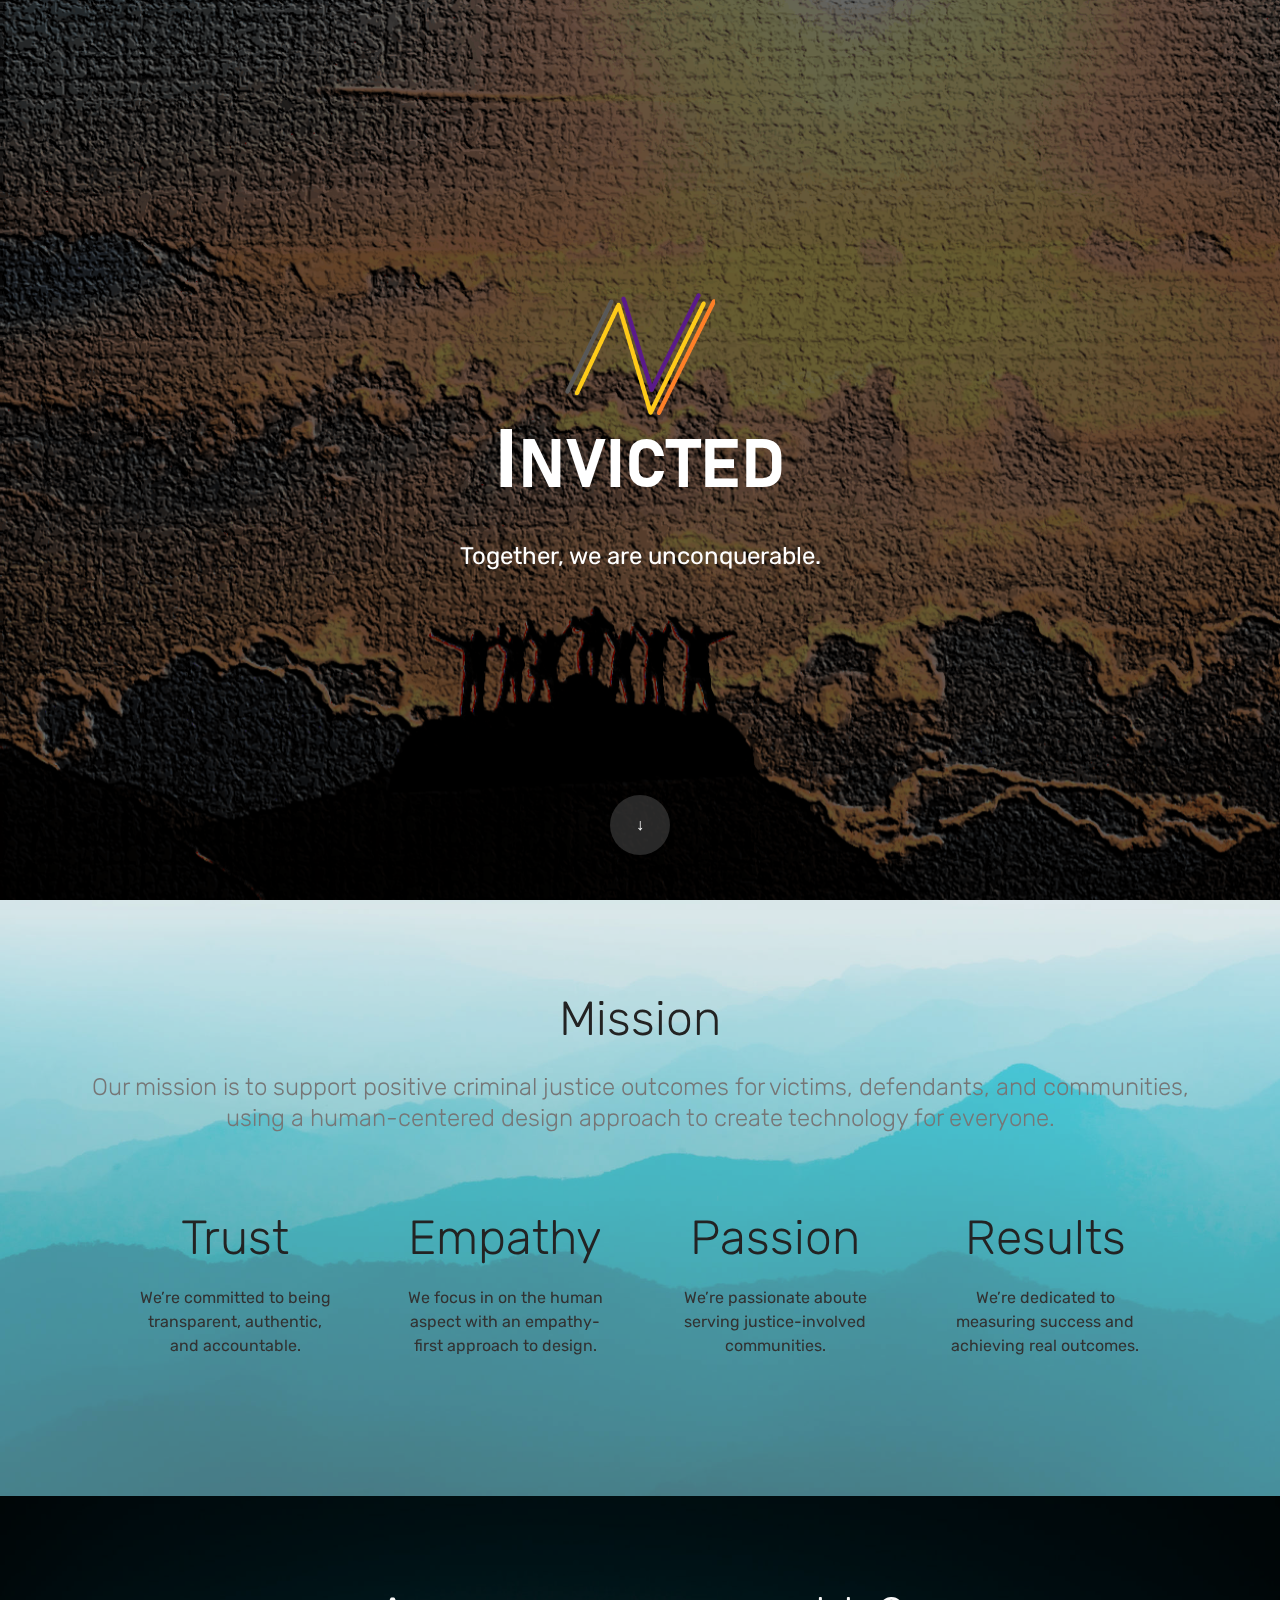
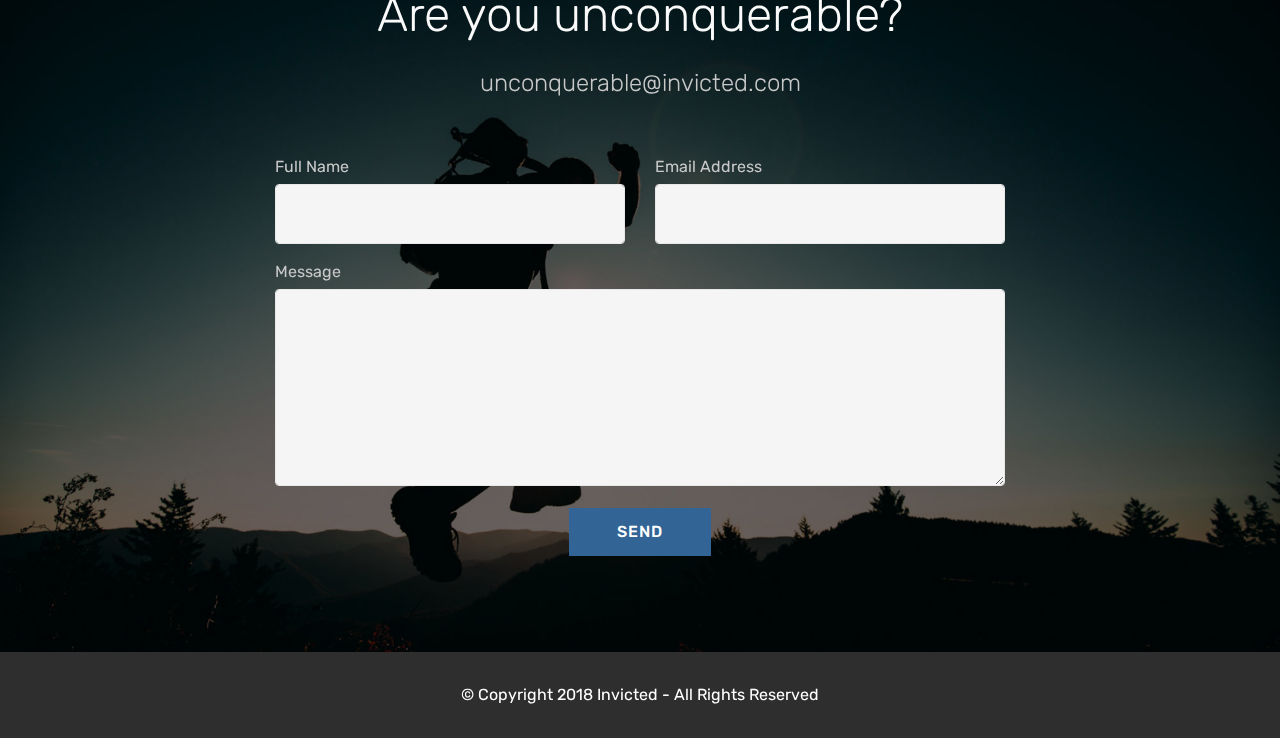
==== commit f9669735: "Merge branch 'master' of https://github.com/invicted-ceo/invicted-ceo.github.io" ====
--- a/index.html
+++ b/index.html
@@ -195,7 +195,7 @@
         <div class="media-container-row align-center mbr-white">
             <div class="col-12">
                 <p class="mbr-text mb-0 mbr-fonts-style display-7">
-                    © Copyright 2017 Invicted - All Rights Reserved
+                    © Copyright 2018 Invicted - All Rights Reserved
                 </p>
             </div>
         </div>
@@ -214,4 +214,4 @@
   
   
 </body>
-</html>+</html>
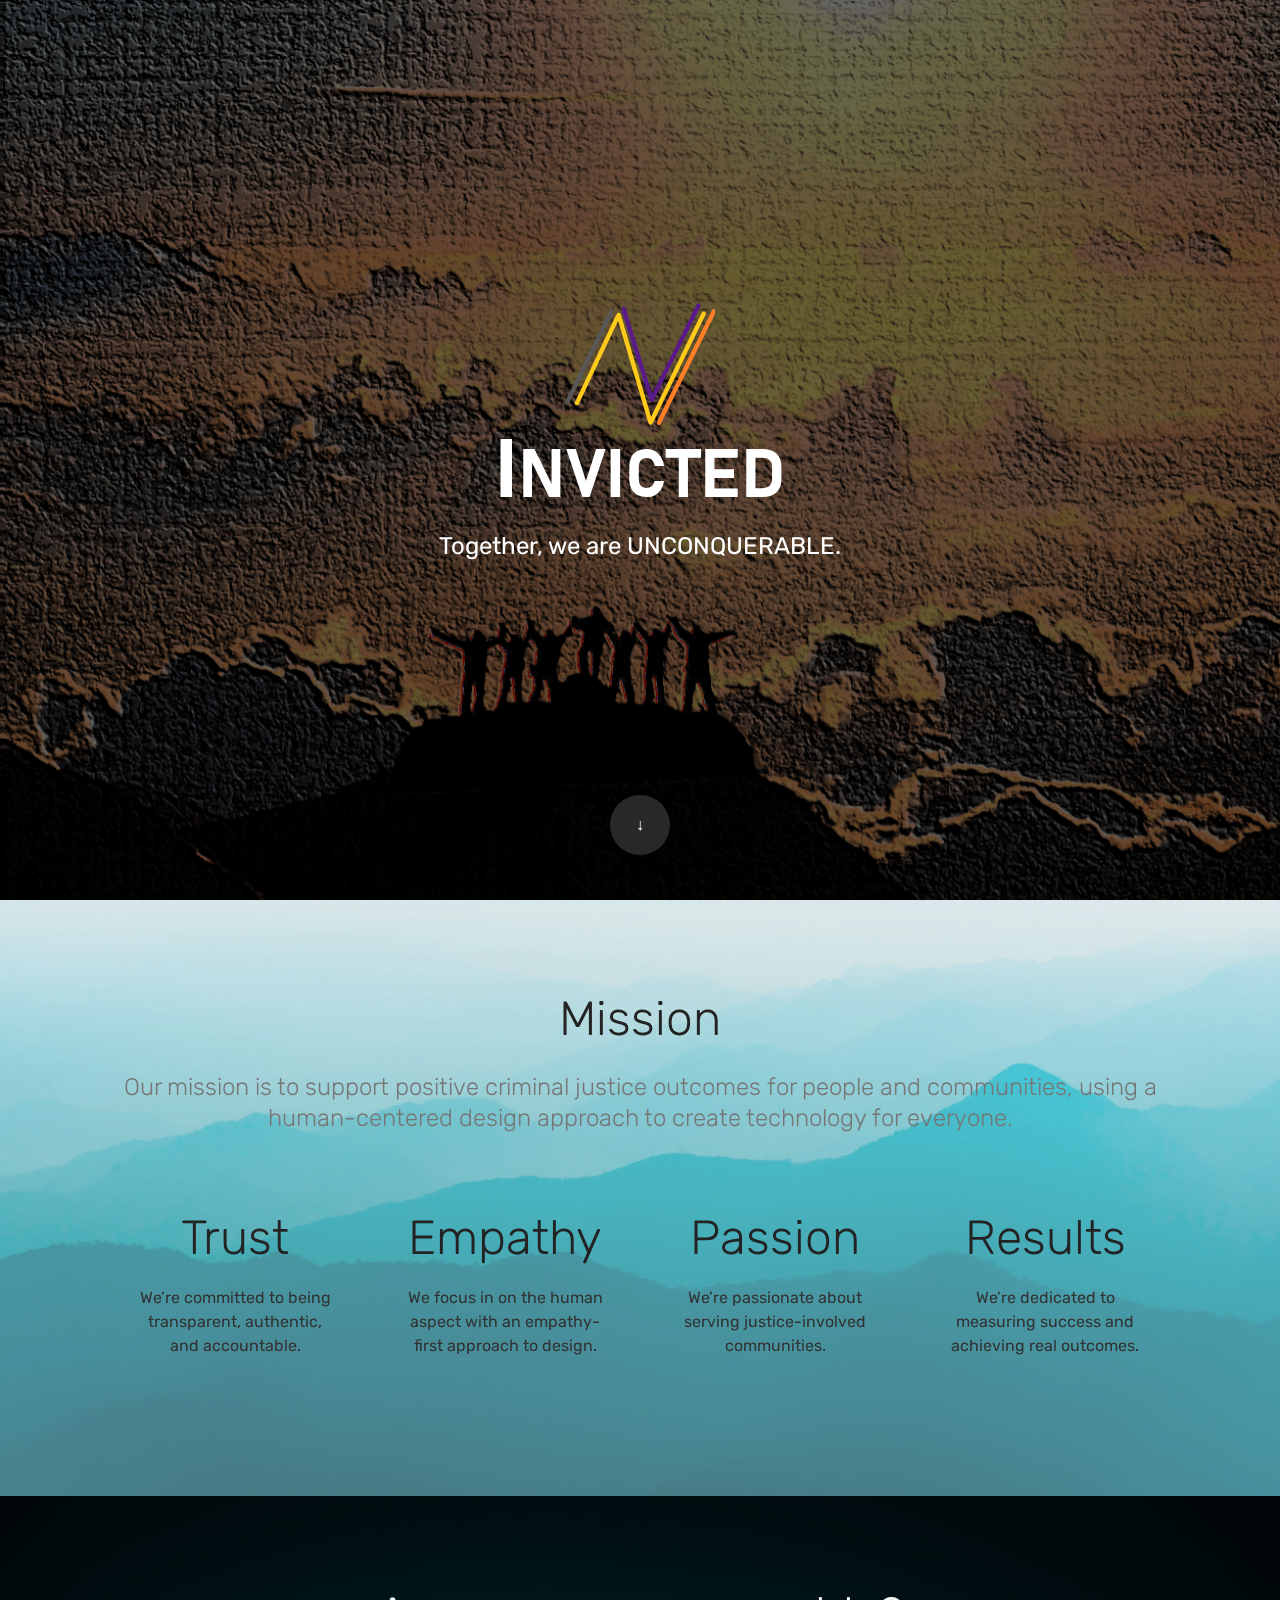
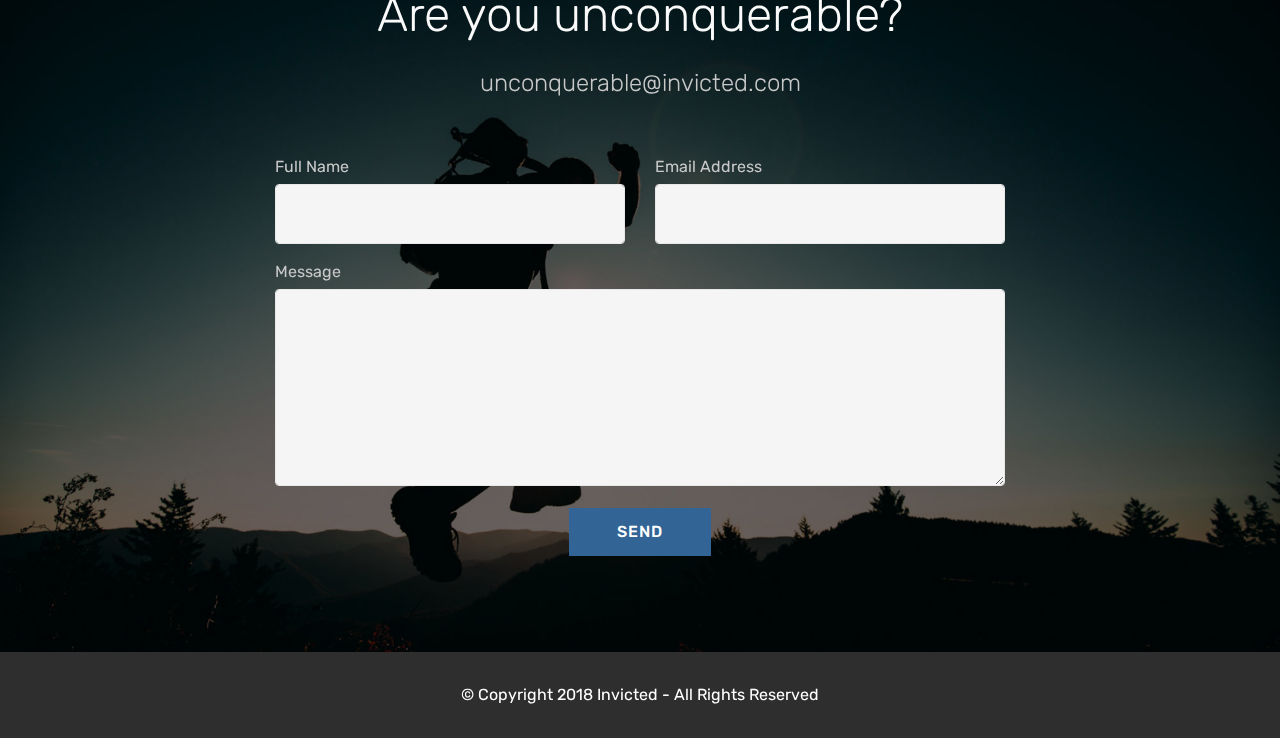
==== commit f2ee5ed4: "Update index.html" ====
--- a/index.html
+++ b/index.html
@@ -42,8 +42,8 @@
                 <h1 class="mbr-section-title mbr-bold pb-3 mbr-fonts-style display-1" style="font-family: bahnschrift;">
                     <span style="font-size:120%;">I</span>NVICTED</h1>
                 
-                <p class="mbr-text pb-3 mbr-fonts-style display-5">
-                    Together, we are unconquerable.</p>
+                <p class="mbr-text pb-3 mbr-fonts-style display-5" style="margin-top: -20px;">
+                    Together, we are UNCONQUERABLE.</p>
                 
             </div>
         </div>
@@ -67,7 +67,7 @@
     <div class="container">
         <h2 class="mbr-section-title pb-3 align-center mbr-fonts-style display-2">
             Mission</h2>
-        <h3 class="mbr-section-subtitle mbr-fonts-style display-5">Our mission is to support positive criminal justice outcomes for victims, defendants, and communities, using a human-centered design approach to create technology for everyone.</h3>
+        <h3 class="mbr-section-subtitle mbr-fonts-style display-5">Our mission is to support positive criminal justice outcomes for people and communities, using a human-centered design approach to create technology for everyone.</h3>
 
         <div class="container pt-4 mt-2">
             <div class="media-container-row">
@@ -107,7 +107,7 @@
                                   Passion</h3>
                             
                             <p class="mbr-content-text mbr-fonts-style display-7" style="color: rgb(50, 50, 50);">
-                                    We’re passionate aboute serving justice-involved communities.
+                                    We’re passionate about serving justice-involved communities.
                             </p>
                         </div>
                     </div>
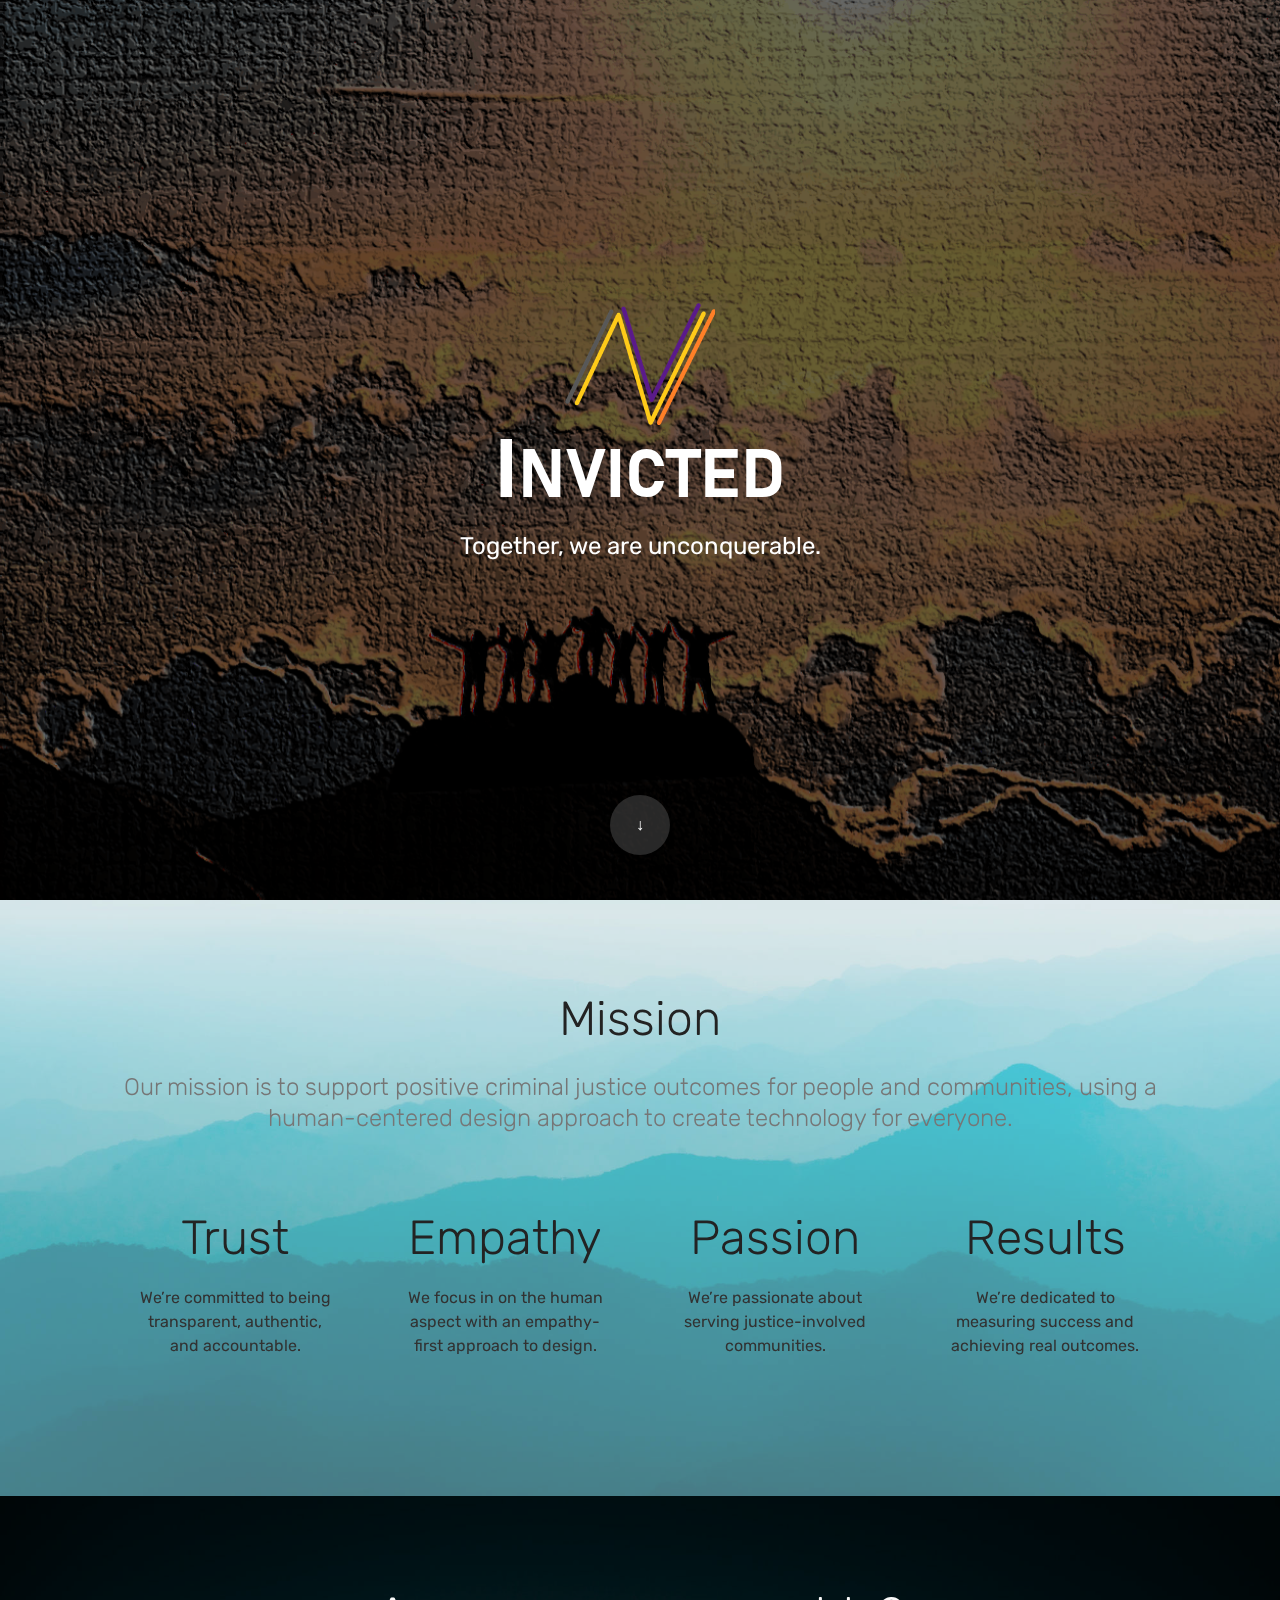
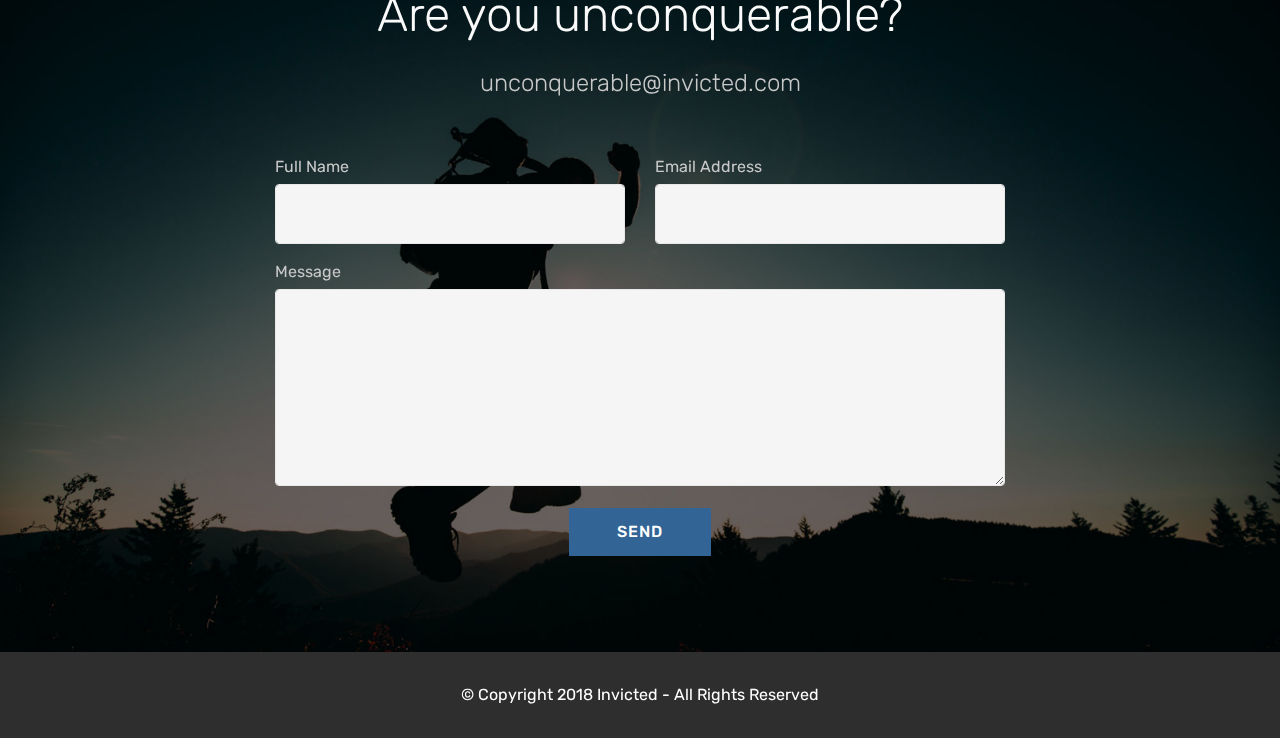
==== commit 6ce91f29: "Update index.html" ====
--- a/index.html
+++ b/index.html
@@ -43,7 +43,7 @@
                     <span style="font-size:120%;">I</span>NVICTED</h1>
                 
                 <p class="mbr-text pb-3 mbr-fonts-style display-5" style="margin-top: -20px;">
-                    Together, we are UNCONQUERABLE.</p>
+                    Together, we are unconquerable.</p>
                 
             </div>
         </div>
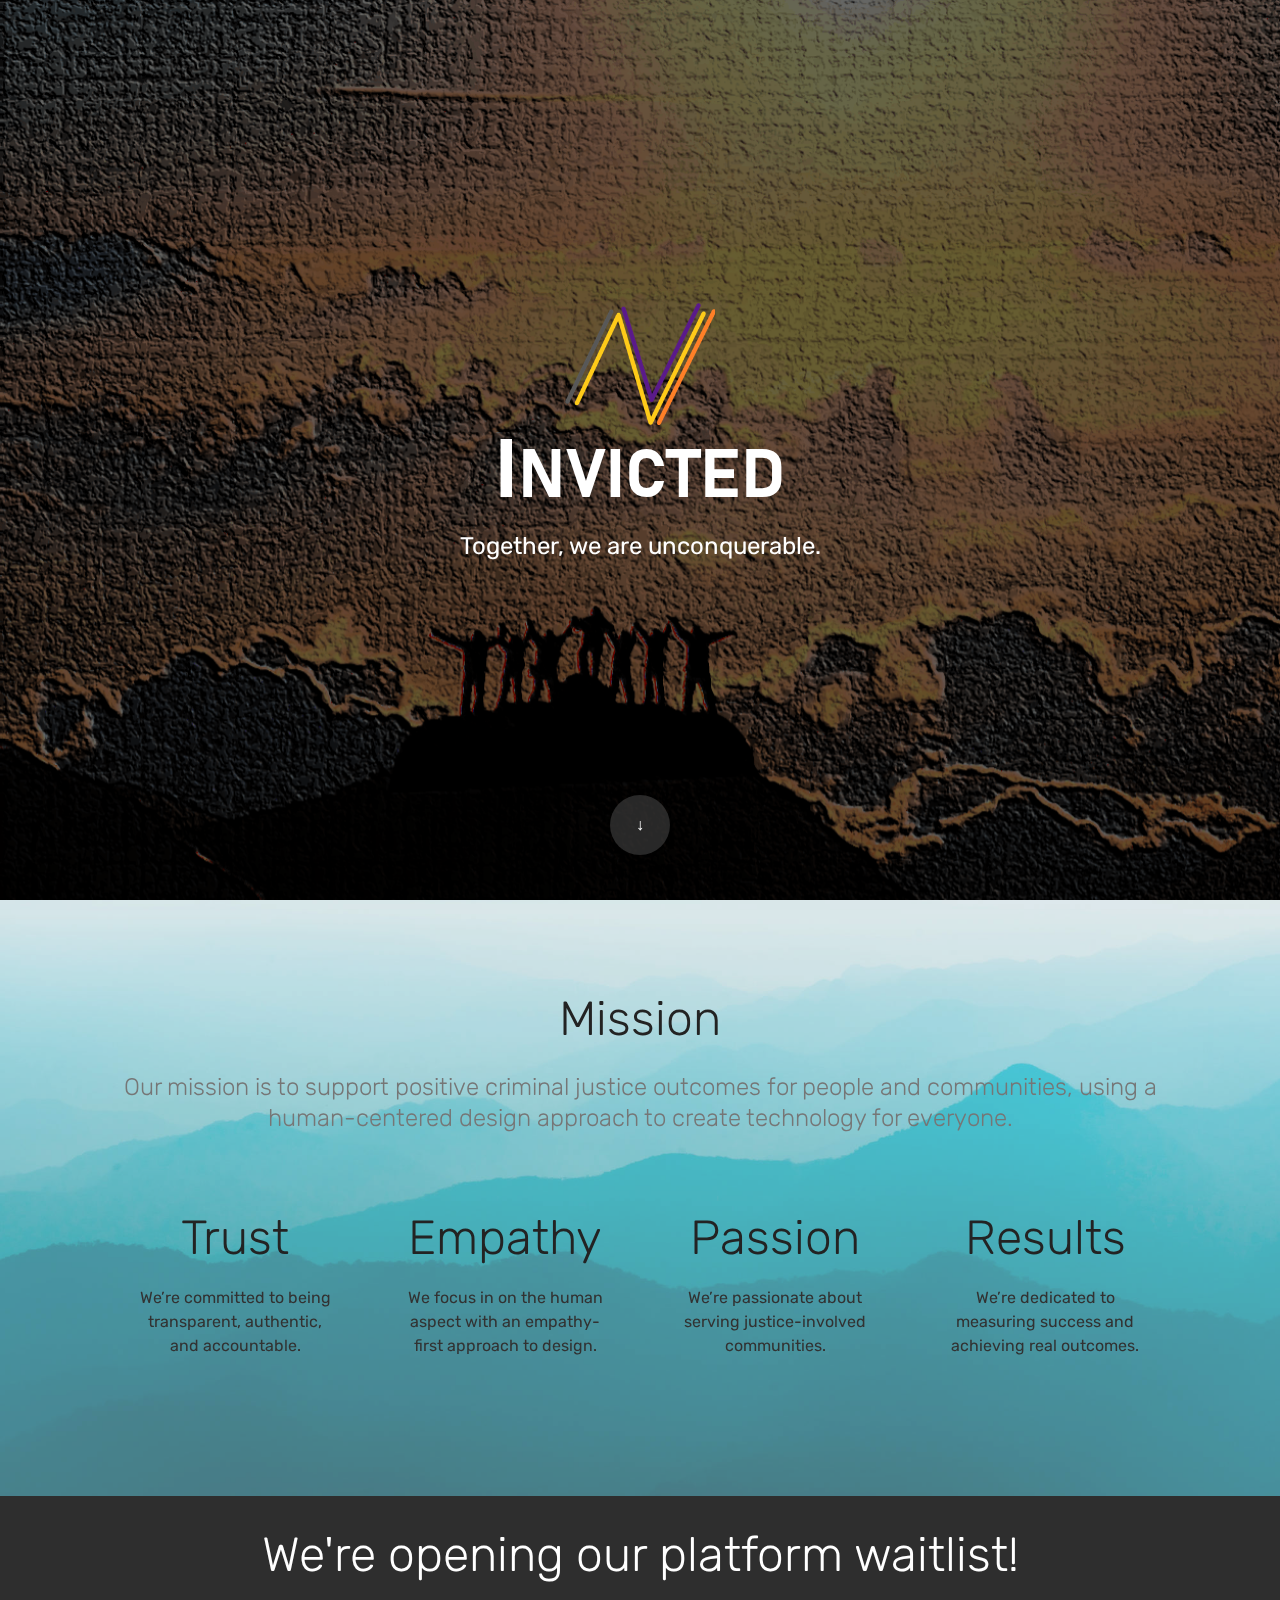
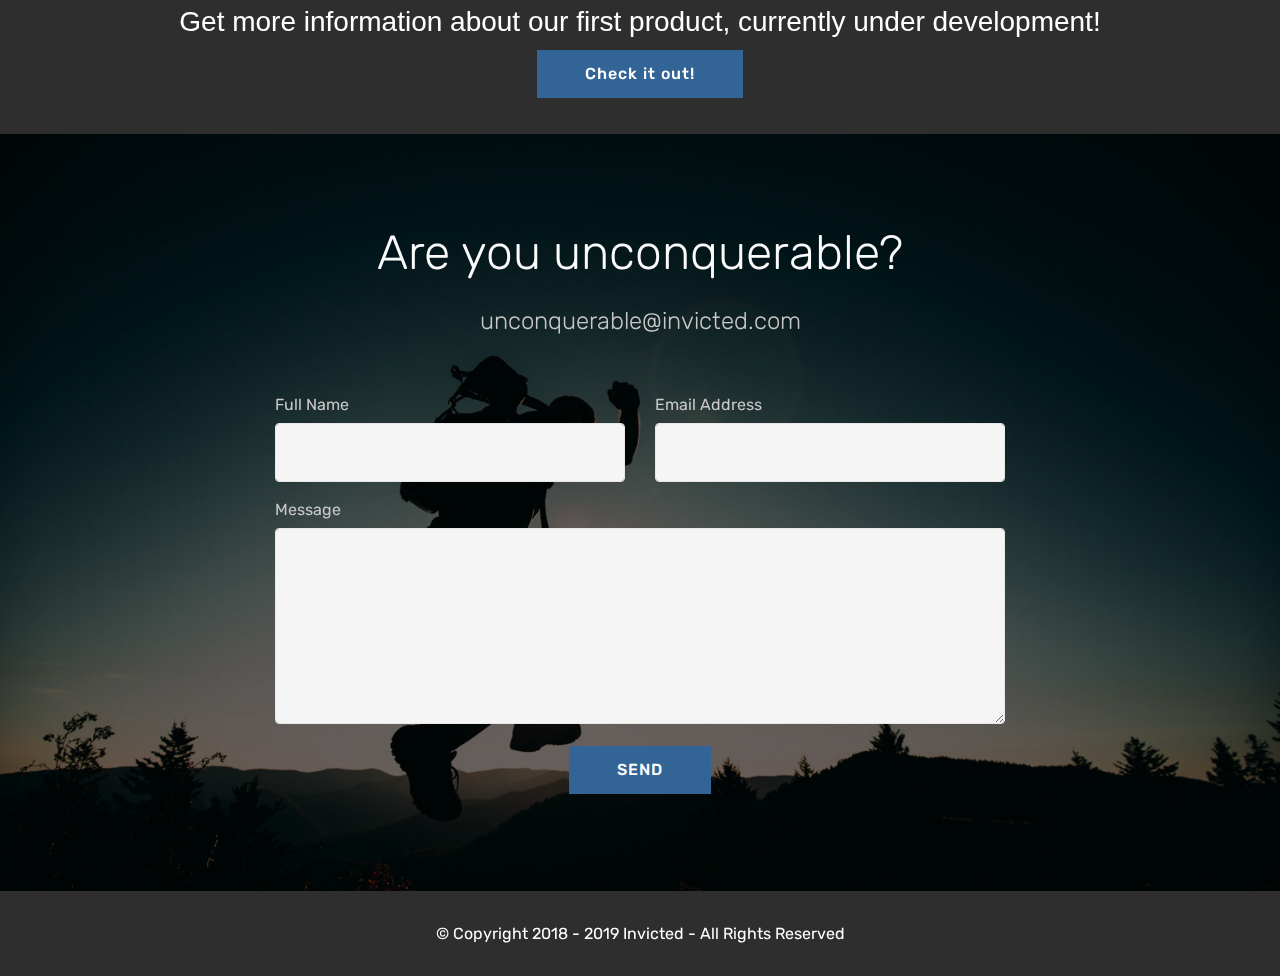
==== commit f99b5be2: "Update index.html" ====
--- a/index.html
+++ b/index.html
@@ -131,6 +131,22 @@
             </div>
         </div>
    </div>
+</section>
+  
+<section once="" class="cid-r3to52YTNQ" id="info-landing">
+    <div class="container">
+        <div class="media-container-row align-center mbr-white">
+            <div class="col-12">
+              <h2 class="mbr-section-title pb-3 align-center mbr-fonts-style display-2"> We're opening our platform waitlist!</h2>
+              <h3>Get more information about our first product, currently under development!</h3>  
+              <span class="input-group-btn">
+                <button href="www.invicted.us" type="submit" class="btn btn-primary btn-form display-4" style="border-radius: 0px !important; background-color: rgb(50, 100, 150) !important; border: none;">
+                  Check it out!
+                </button>
+              </span>
+            </div>
+        </div>
+    </div>
 </section>
 
 <section class="mbr-section form1 cid-r3tocEeOOl" id="form1-7">
@@ -195,7 +211,7 @@
         <div class="media-container-row align-center mbr-white">
             <div class="col-12">
                 <p class="mbr-text mb-0 mbr-fonts-style display-7">
-                    © Copyright 2018 Invicted - All Rights Reserved
+                    © Copyright 2018 - 2019 Invicted - All Rights Reserved
                 </p>
             </div>
         </div>
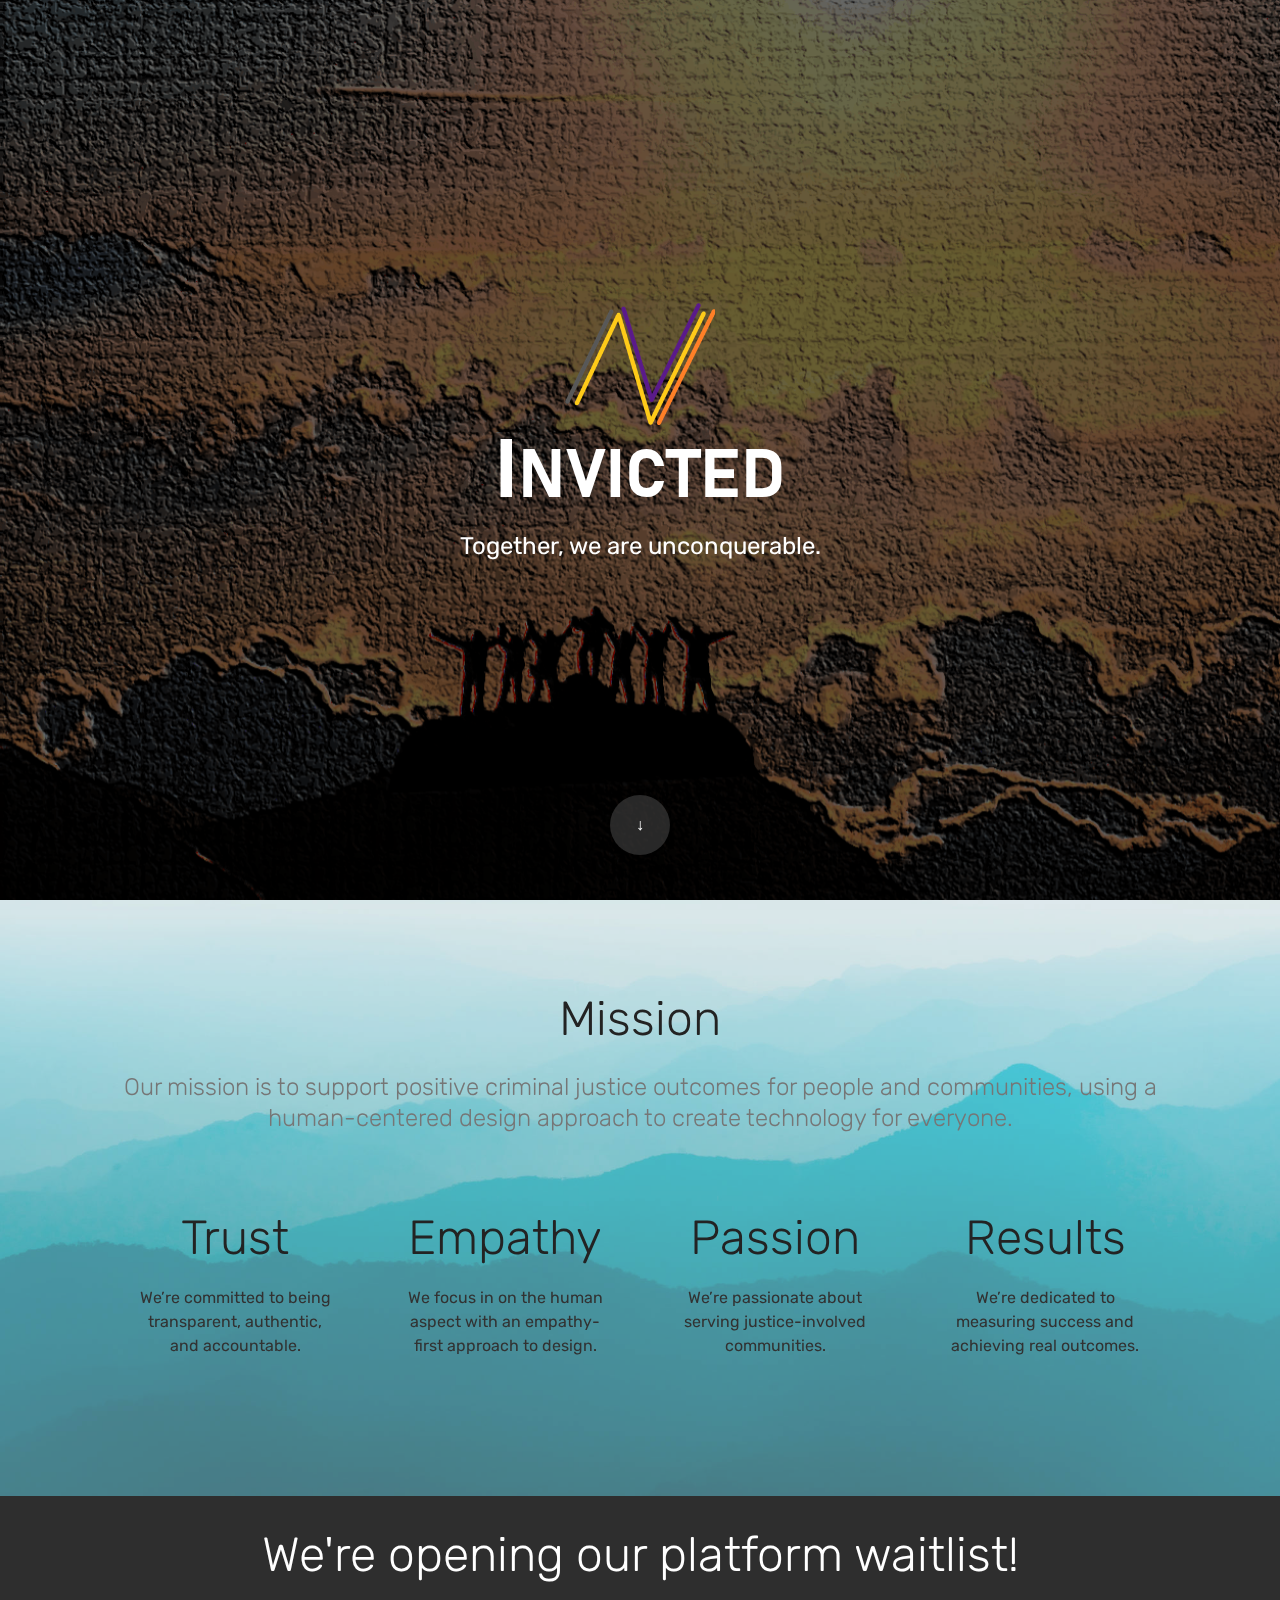
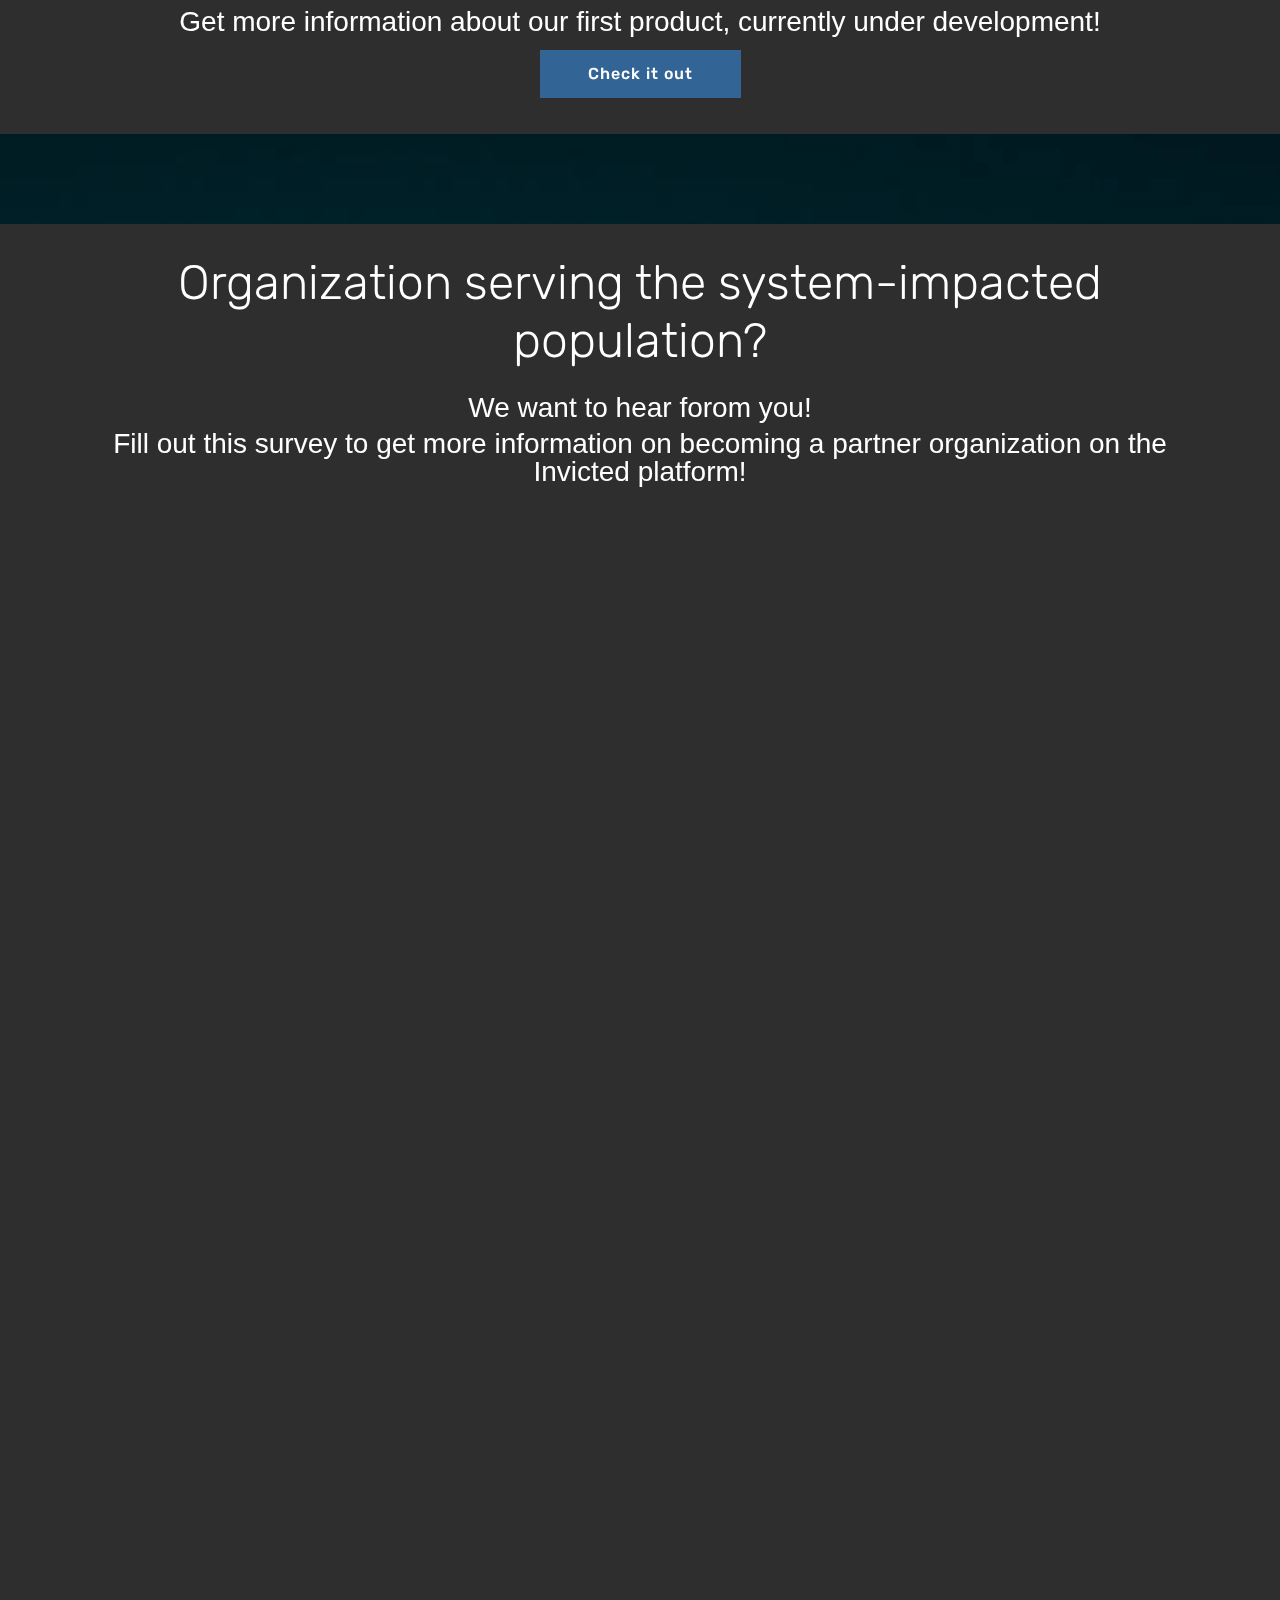
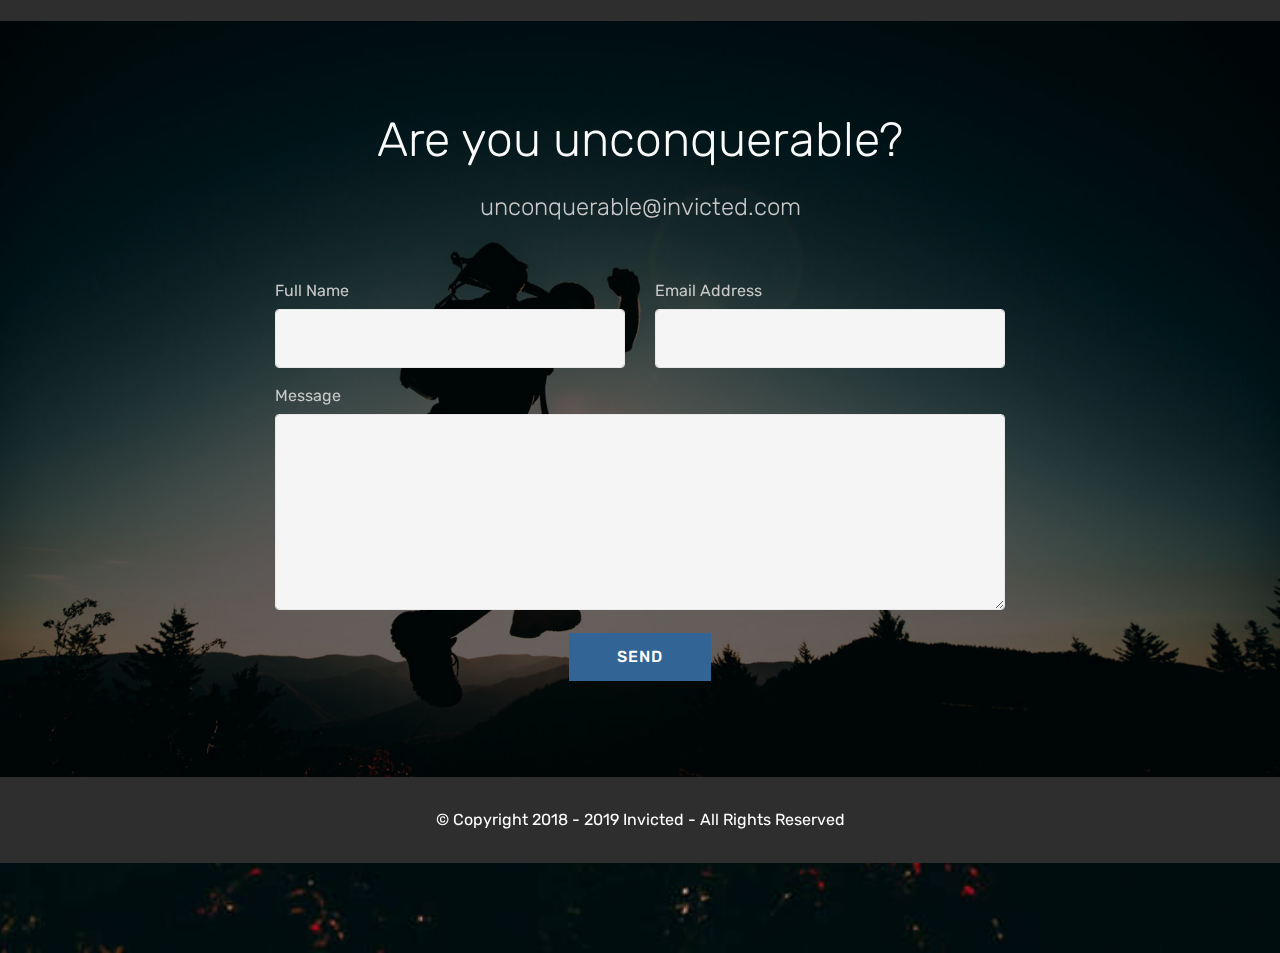
==== commit 4f7ed2cb: "fix prob" ====
--- a/index.html
+++ b/index.html
@@ -140,10 +140,30 @@
               <h2 class="mbr-section-title pb-3 align-center mbr-fonts-style display-2"> We're opening our platform waitlist!</h2>
               <h3>Get more information about our first product, currently under development!</h3>  
               <span class="input-group-btn">
-                <button href="www.invicted.us" type="submit" class="btn btn-primary btn-form display-4" style="border-radius: 0px !important; background-color: rgb(50, 100, 150) !important; border: none;">
-                  Check it out!
+                <form>
+                <button href="https://www.invicted.us" type="submit" formaction="https://www.invicted.us" class="btn btn-primary btn-form display-4" style="border-radius: 0px !important; background-color: rgb(50, 100, 150) !important; border: none;">
+                  Check it out
                 </button>
+                </form>
               </span>
+            </div>
+        </div>
+    </div>
+</section>
+
+<section class="mbr-section form1 cid-r3tocEeOOl" id="form1-7">
+  
+  
+<section once="" class="cid-r3to52YTNQ" id="info-landing">
+    <div class="container">
+        <div class="media-container-row align-center mbr-white">
+            <div class="col-12">
+              <h2 class="mbr-section-title pb-3 align-center mbr-fonts-style display-2"> Organization serving the system-impacted population? </h2>
+              <h3>We want to hear forom you!</h3>
+              <h3>Fill out this survey to get more information on becoming a partner organization on the Invicted platform!</h3>  
+              
+              <iframe src="https://docs.google.com/forms/d/e/1FAIpQLSdlhI73jLAO-GBuoOzrGwFAlhJEUhCslThVhbq62nC3GP5qpQ/viewform?embedded=true" width="640" height="1090" frameborder="0" marginheight="0" marginwidth="0">Loading...</iframe>
+              
             </div>
         </div>
     </div>
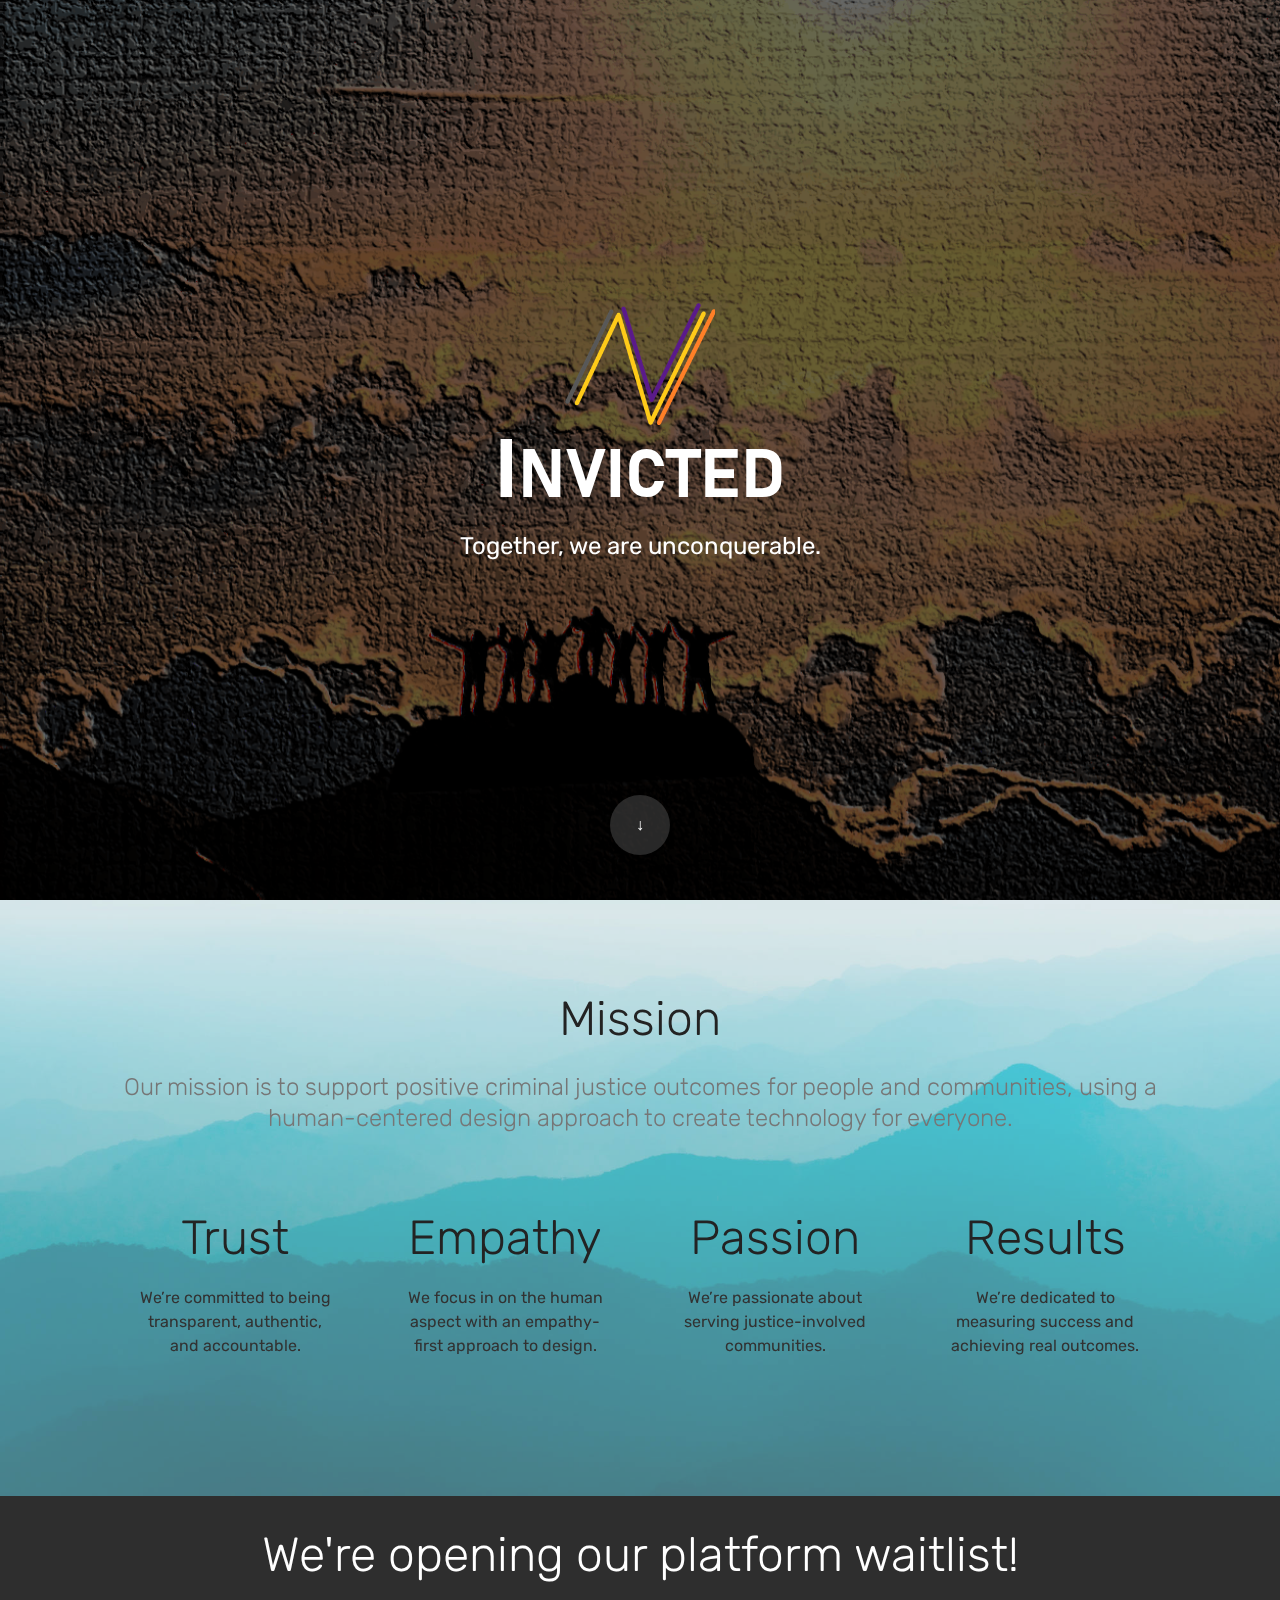
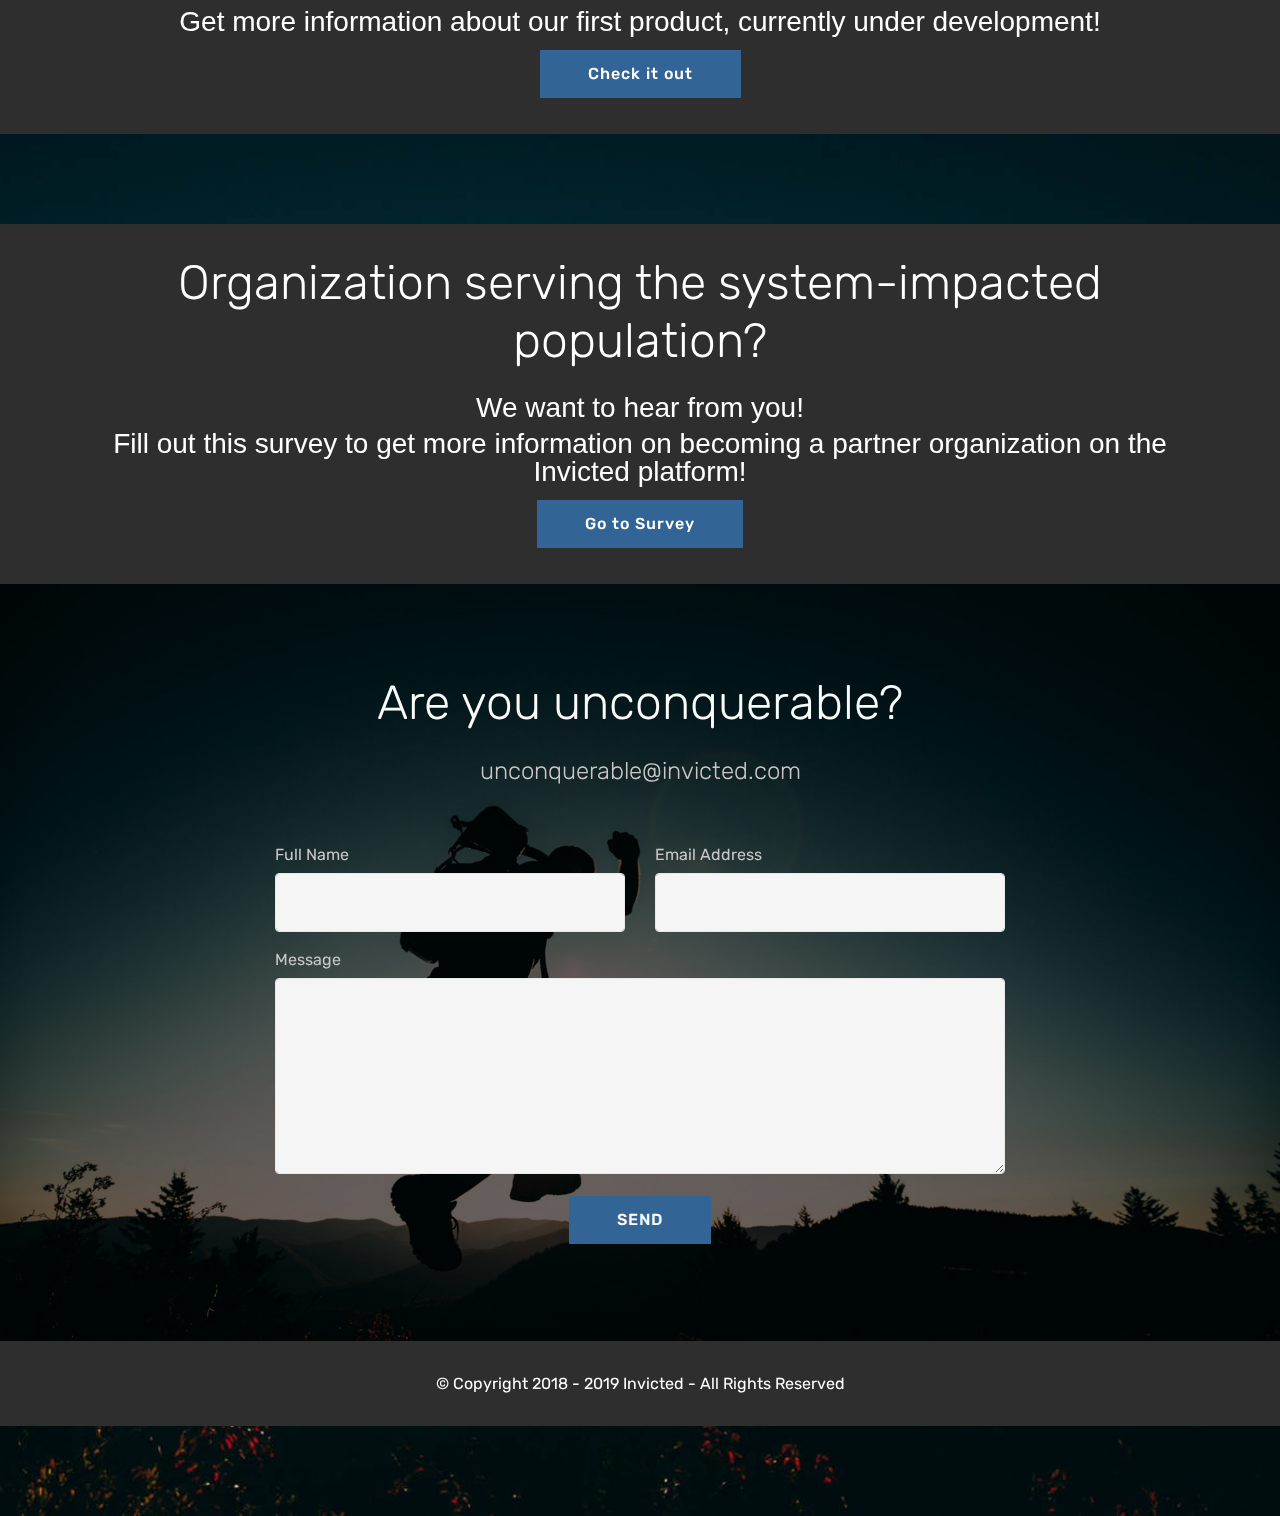
==== commit 08f68ee9: "Update index.html" ====
--- a/index.html
+++ b/index.html
@@ -159,11 +159,15 @@
         <div class="media-container-row align-center mbr-white">
             <div class="col-12">
               <h2 class="mbr-section-title pb-3 align-center mbr-fonts-style display-2"> Organization serving the system-impacted population? </h2>
-              <h3>We want to hear forom you!</h3>
+              <h3>We want to hear from you!</h3>
               <h3>Fill out this survey to get more information on becoming a partner organization on the Invicted platform!</h3>  
-              
-              <iframe src="https://docs.google.com/forms/d/e/1FAIpQLSdlhI73jLAO-GBuoOzrGwFAlhJEUhCslThVhbq62nC3GP5qpQ/viewform?embedded=true" width="640" height="1090" frameborder="0" marginheight="0" marginwidth="0">Loading...</iframe>
-              
+              <span class="input-group-btn">
+                <form>
+                  <button href="https://docs.google.com/forms/d/e/1FAIpQLSdlhI73jLAO-GBuoOzrGwFAlhJEUhCslThVhbq62nC3GP5qpQ/viewform?usp=sf_link" type="submit" formaction="https://docs.google.com/forms/d/e/1FAIpQLSdlhI73jLAO-GBuoOzrGwFAlhJEUhCslThVhbq62nC3GP5qpQ/viewform?usp=sf_link" class="btn btn-primary btn-form display-4" style="border-radius: 0px !important; background-color: rgb(50, 100, 150) !important; border: none;">
+                    Go to Survey
+                  </button>
+                </form>
+              </span>              
             </div>
         </div>
     </div>
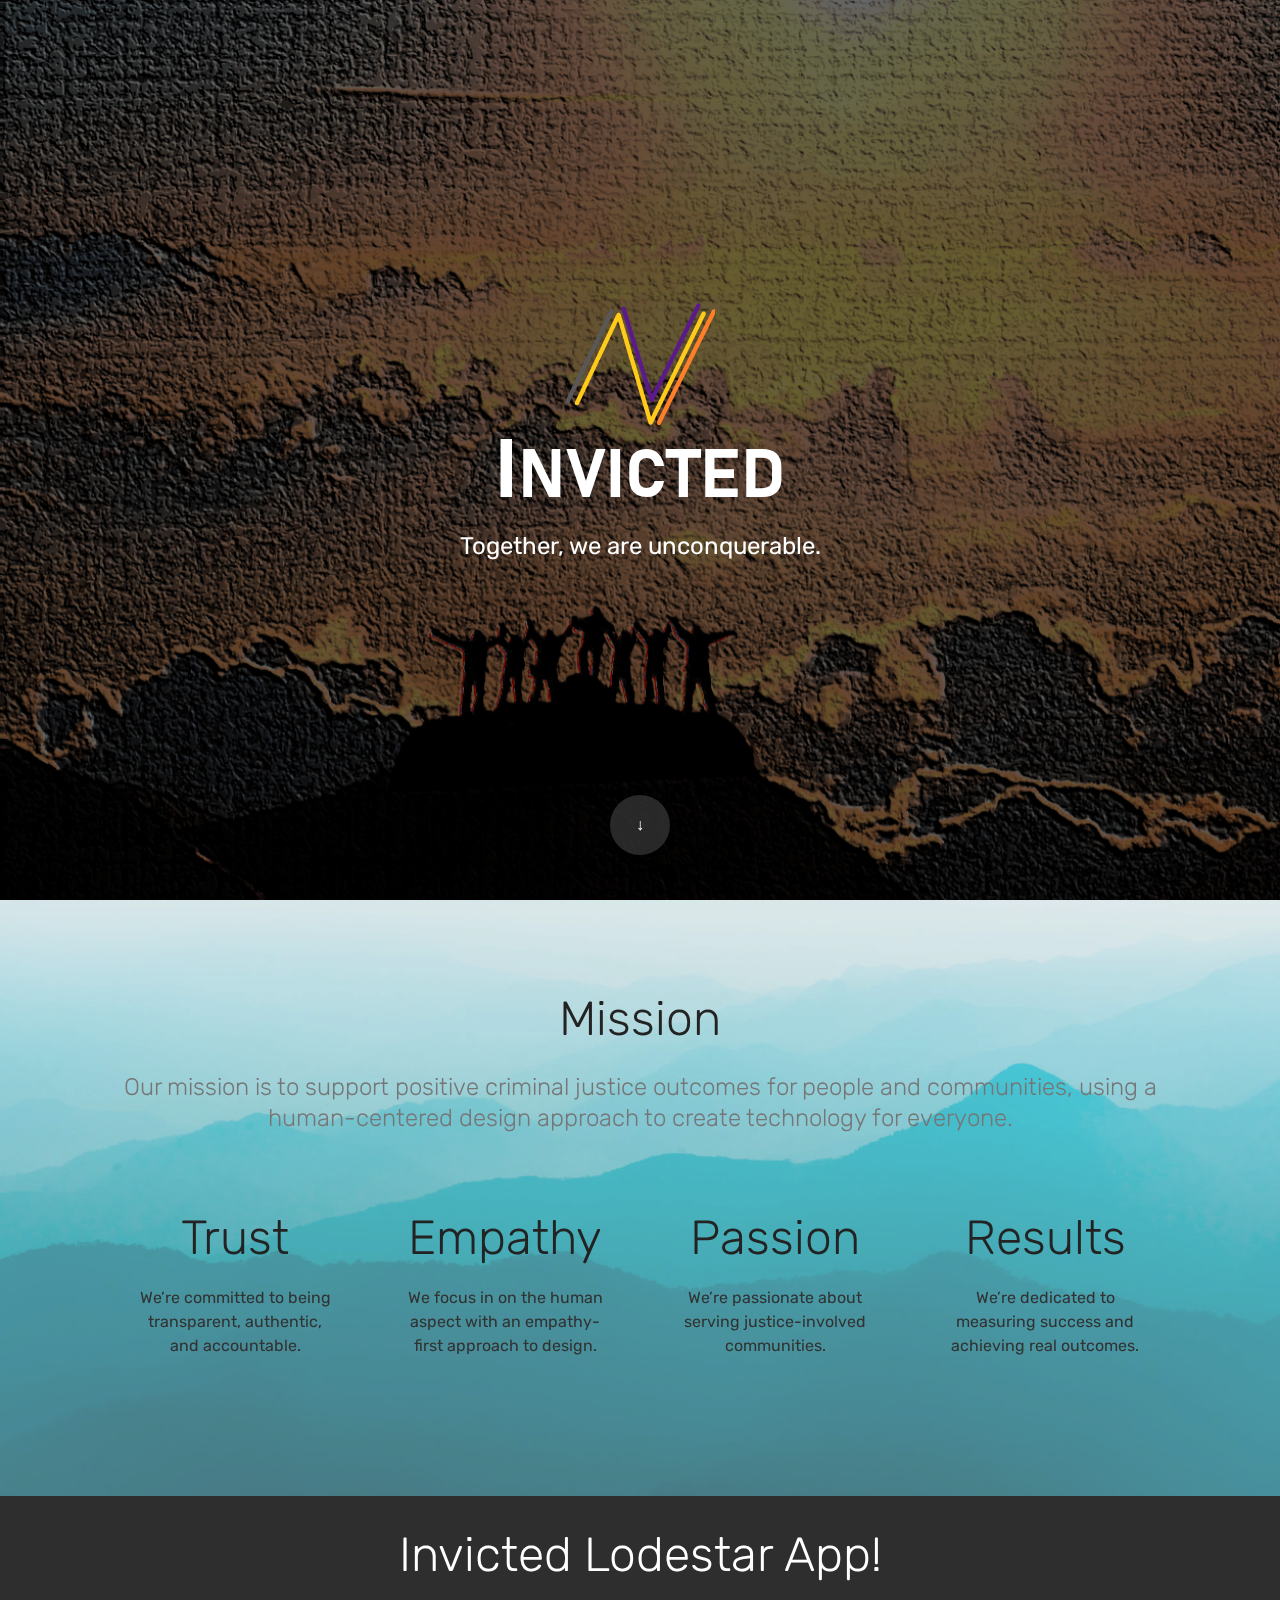
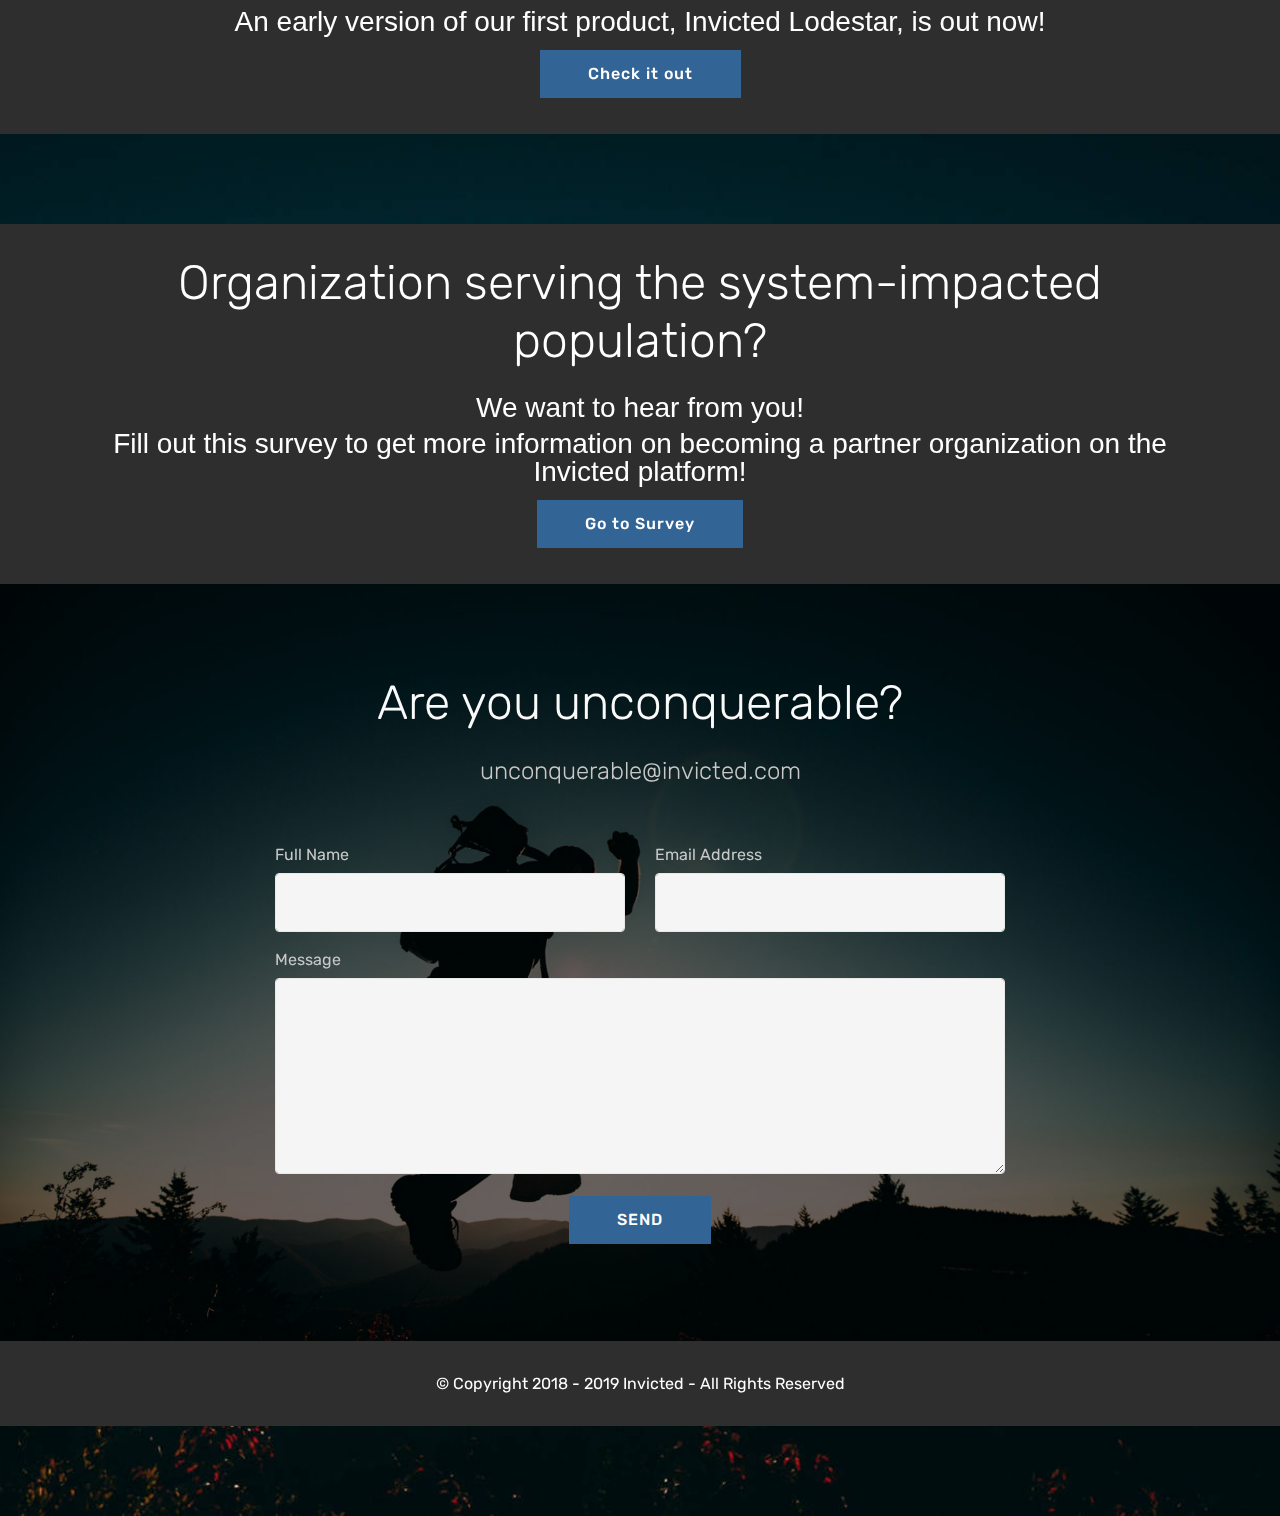
==== commit ecdeeaad: "Update index.html" ====
--- a/index.html
+++ b/index.html
@@ -137,8 +137,8 @@
     <div class="container">
         <div class="media-container-row align-center mbr-white">
             <div class="col-12">
-              <h2 class="mbr-section-title pb-3 align-center mbr-fonts-style display-2"> We're opening our platform waitlist!</h2>
-              <h3>Get more information about our first product, currently under development!</h3>  
+              <h2 class="mbr-section-title pb-3 align-center mbr-fonts-style display-2"> Invicted Lodestar App!</h2>
+              <h3>An early version of our first product, Invicted Lodestar, is out now!</h3>  
               <span class="input-group-btn">
                 <form>
                 <button href="https://www.invicted.us" type="submit" formaction="https://www.invicted.us" class="btn btn-primary btn-form display-4" style="border-radius: 0px !important; background-color: rgb(50, 100, 150) !important; border: none;">
